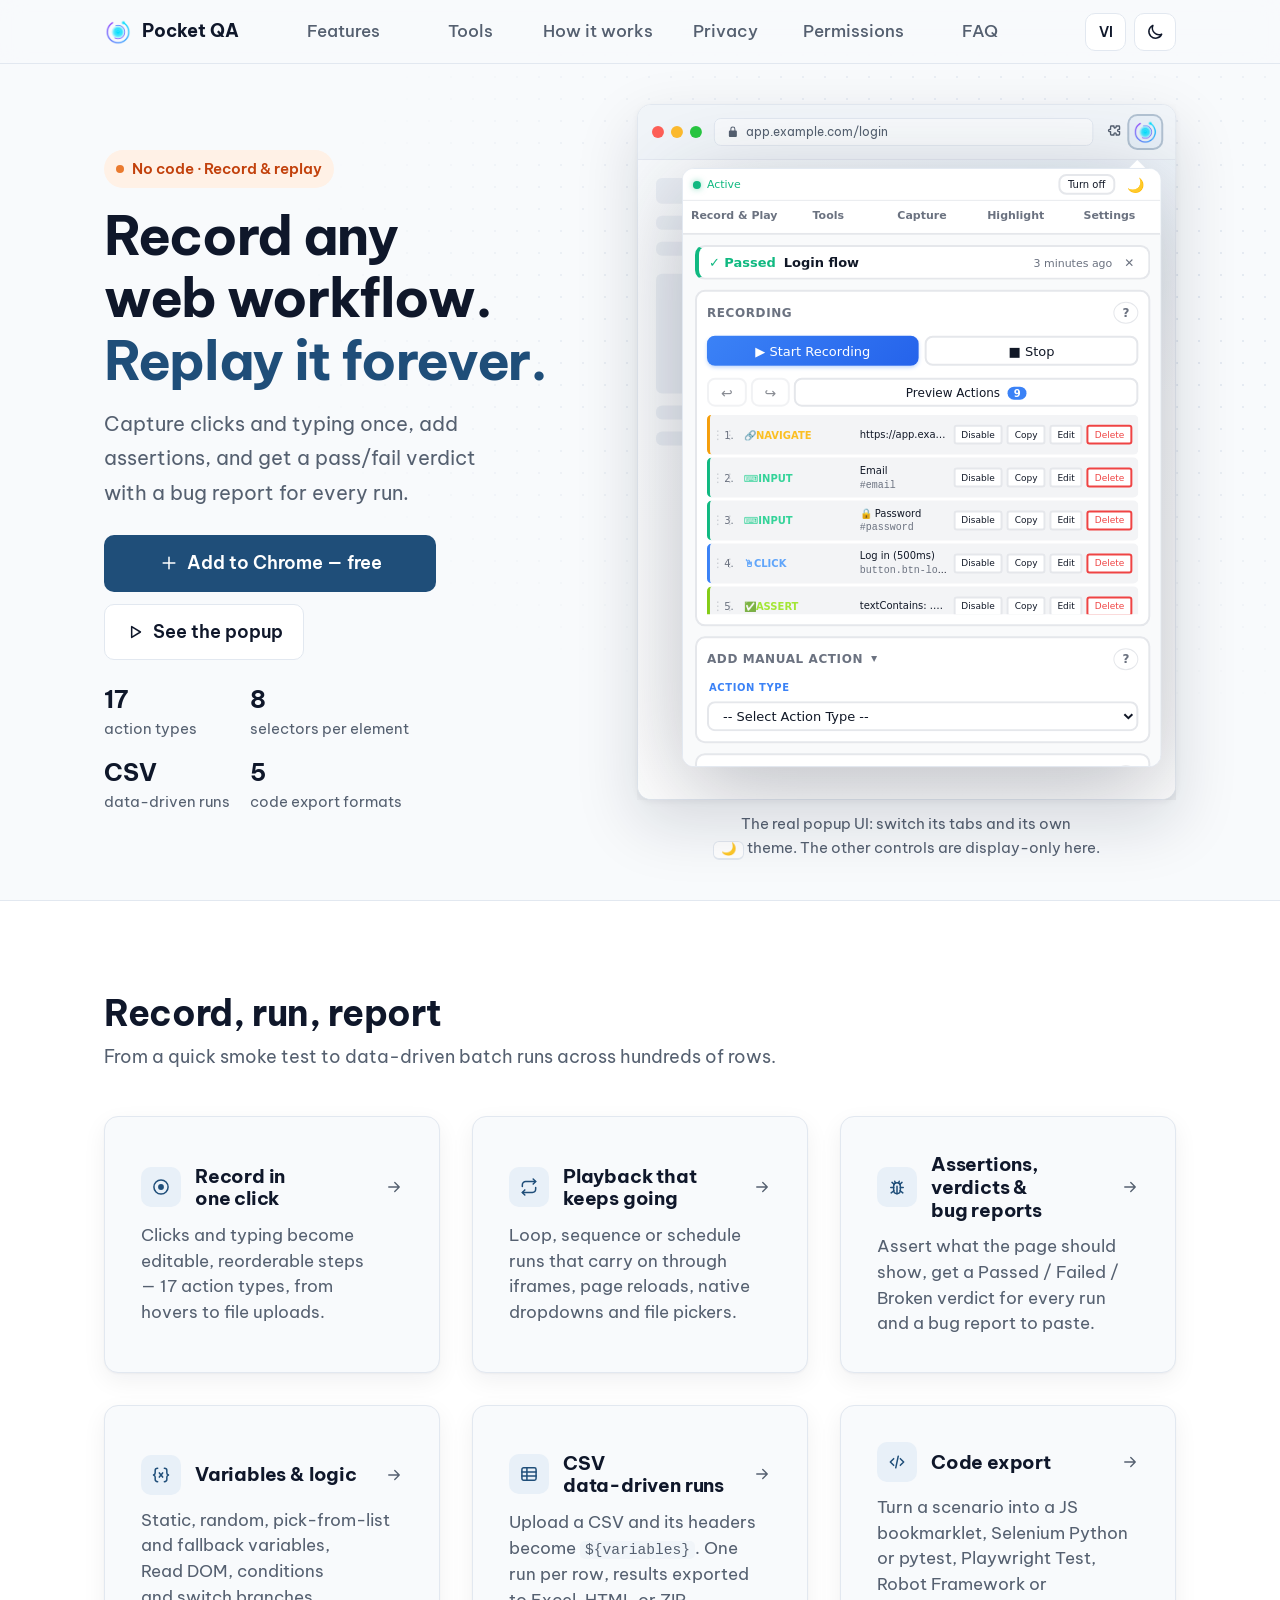
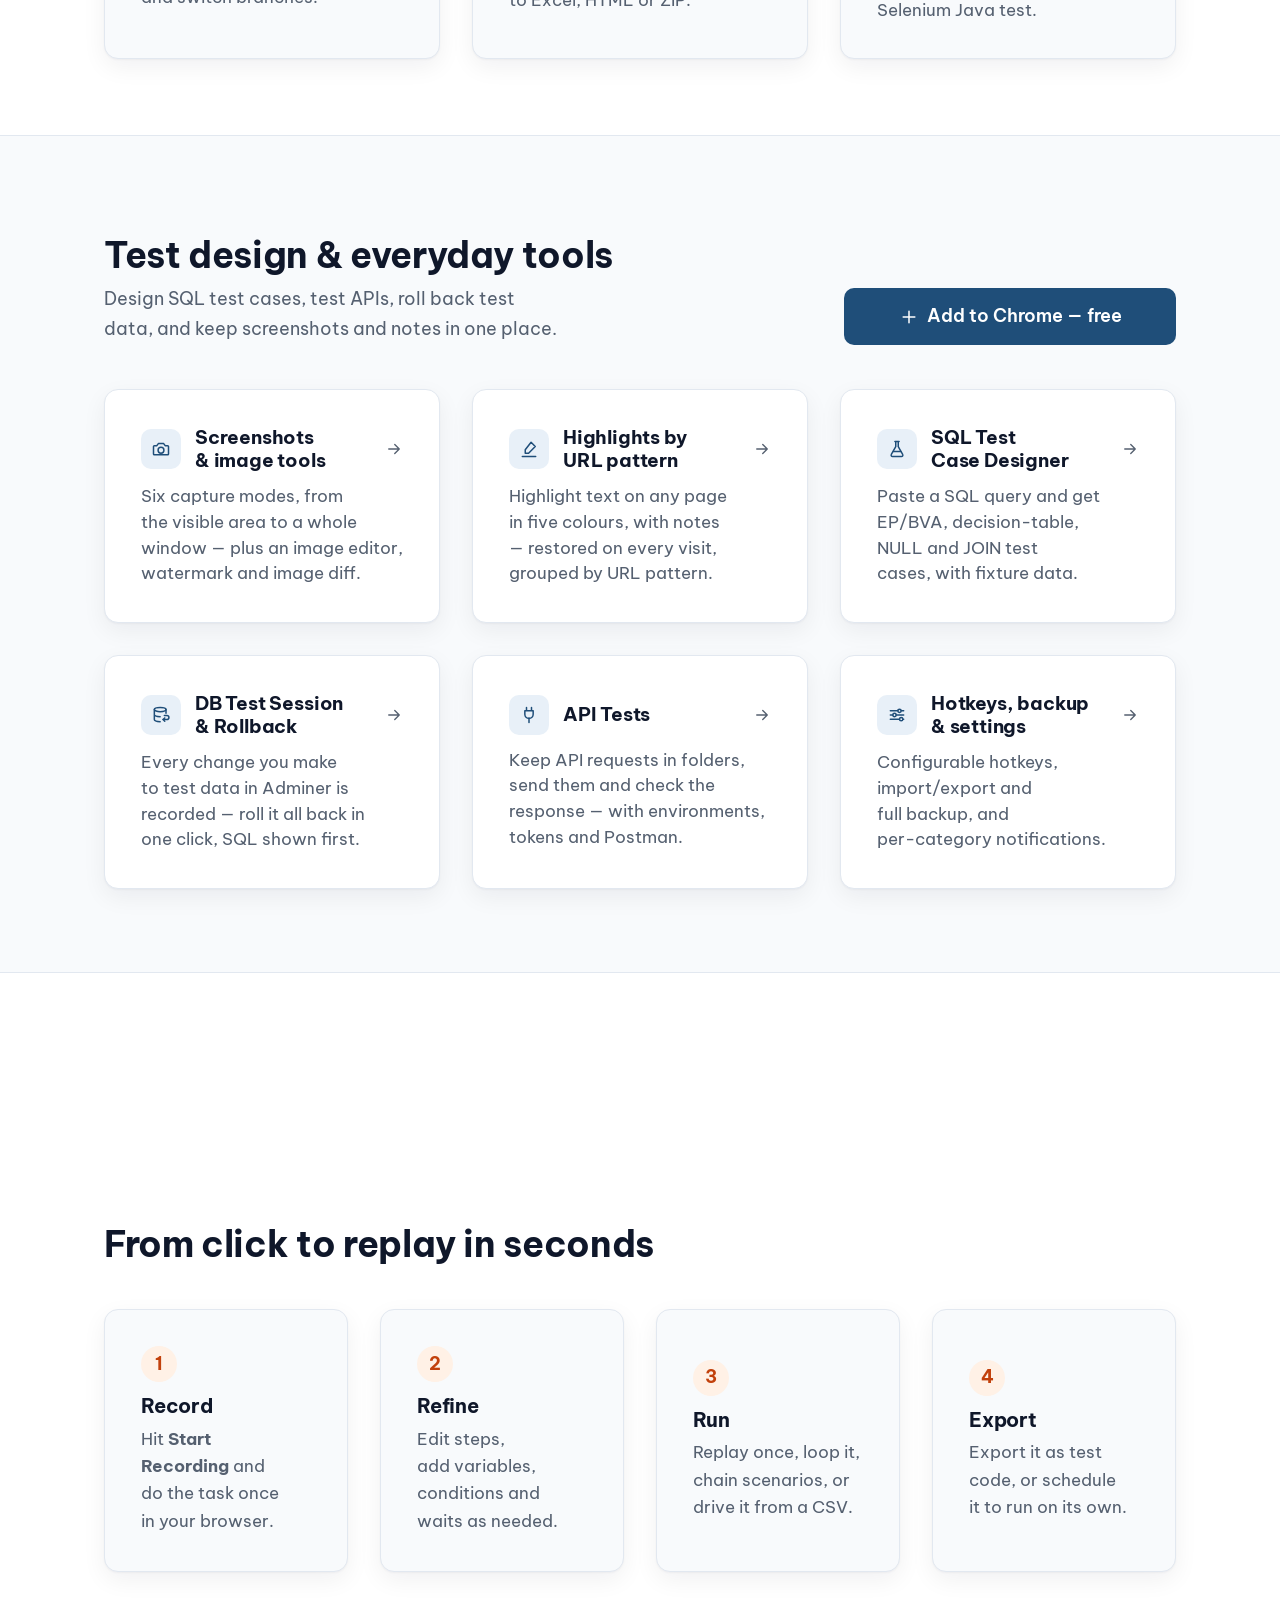
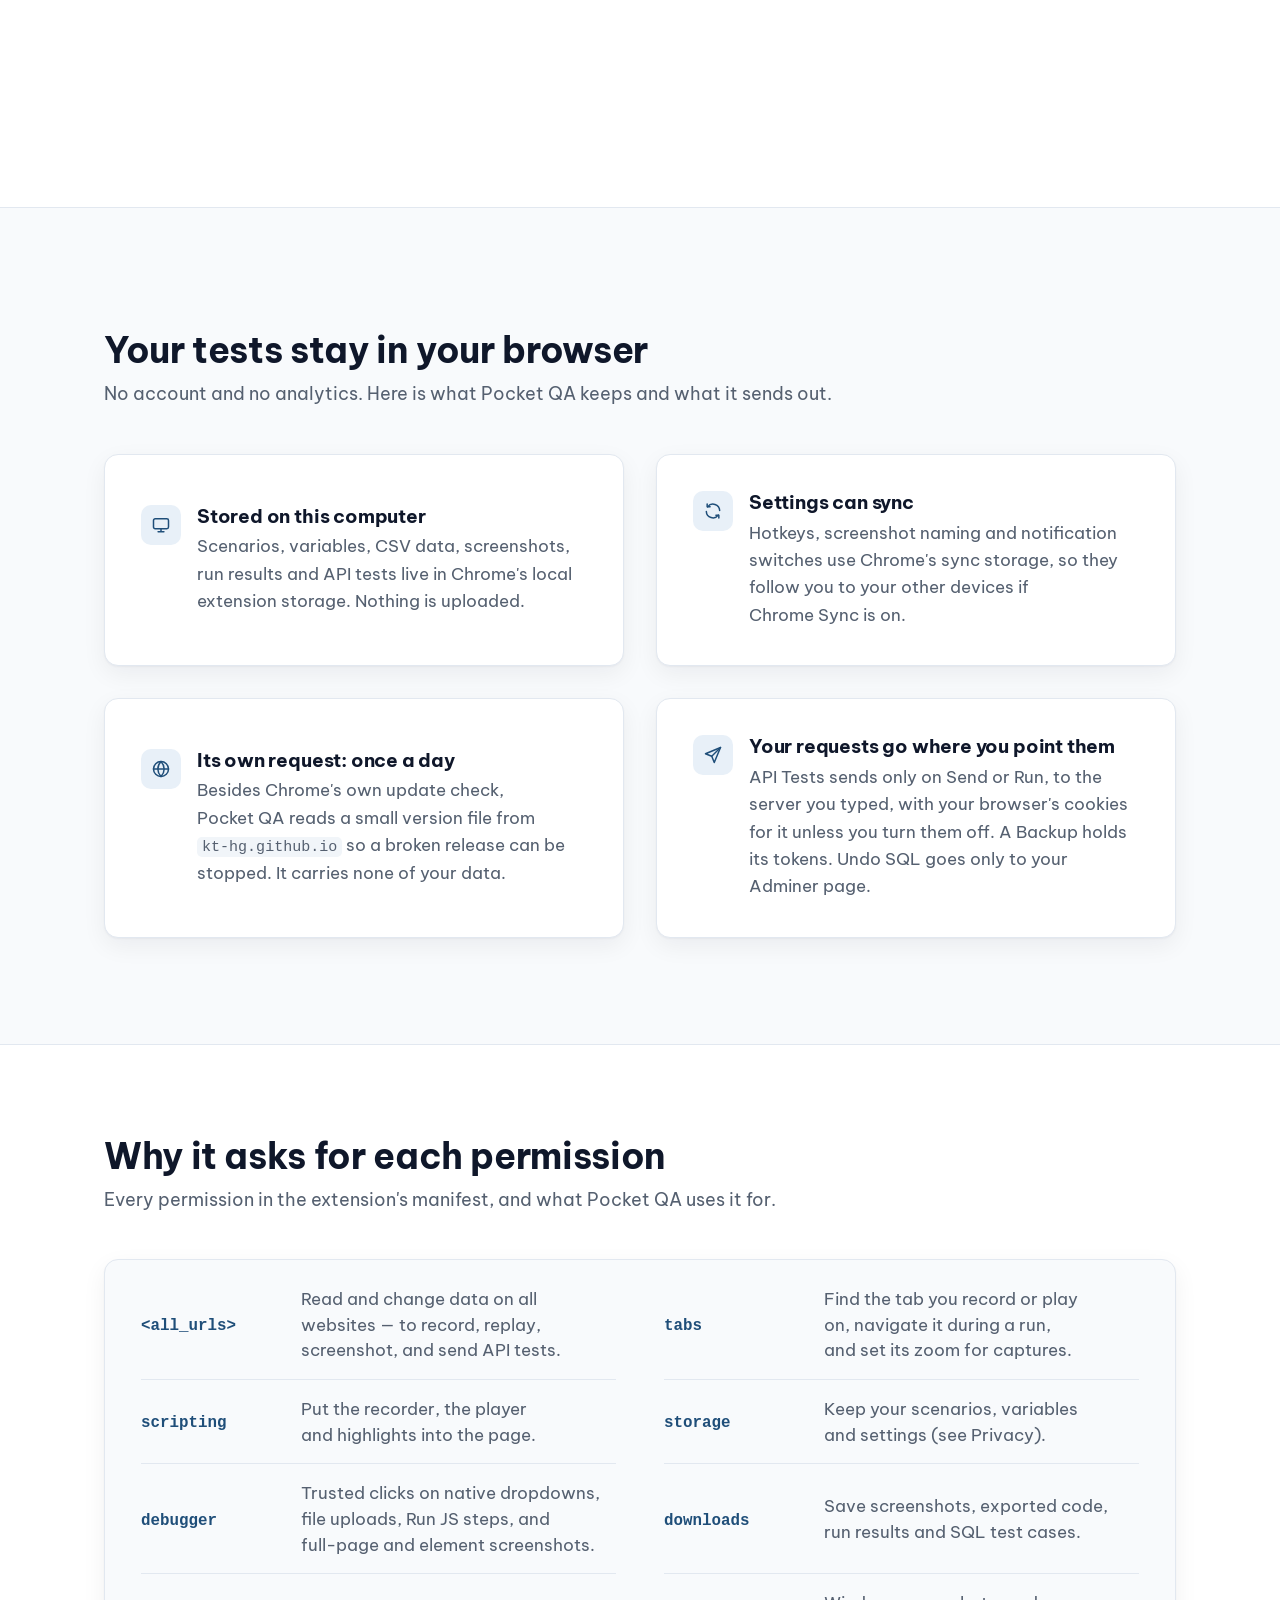
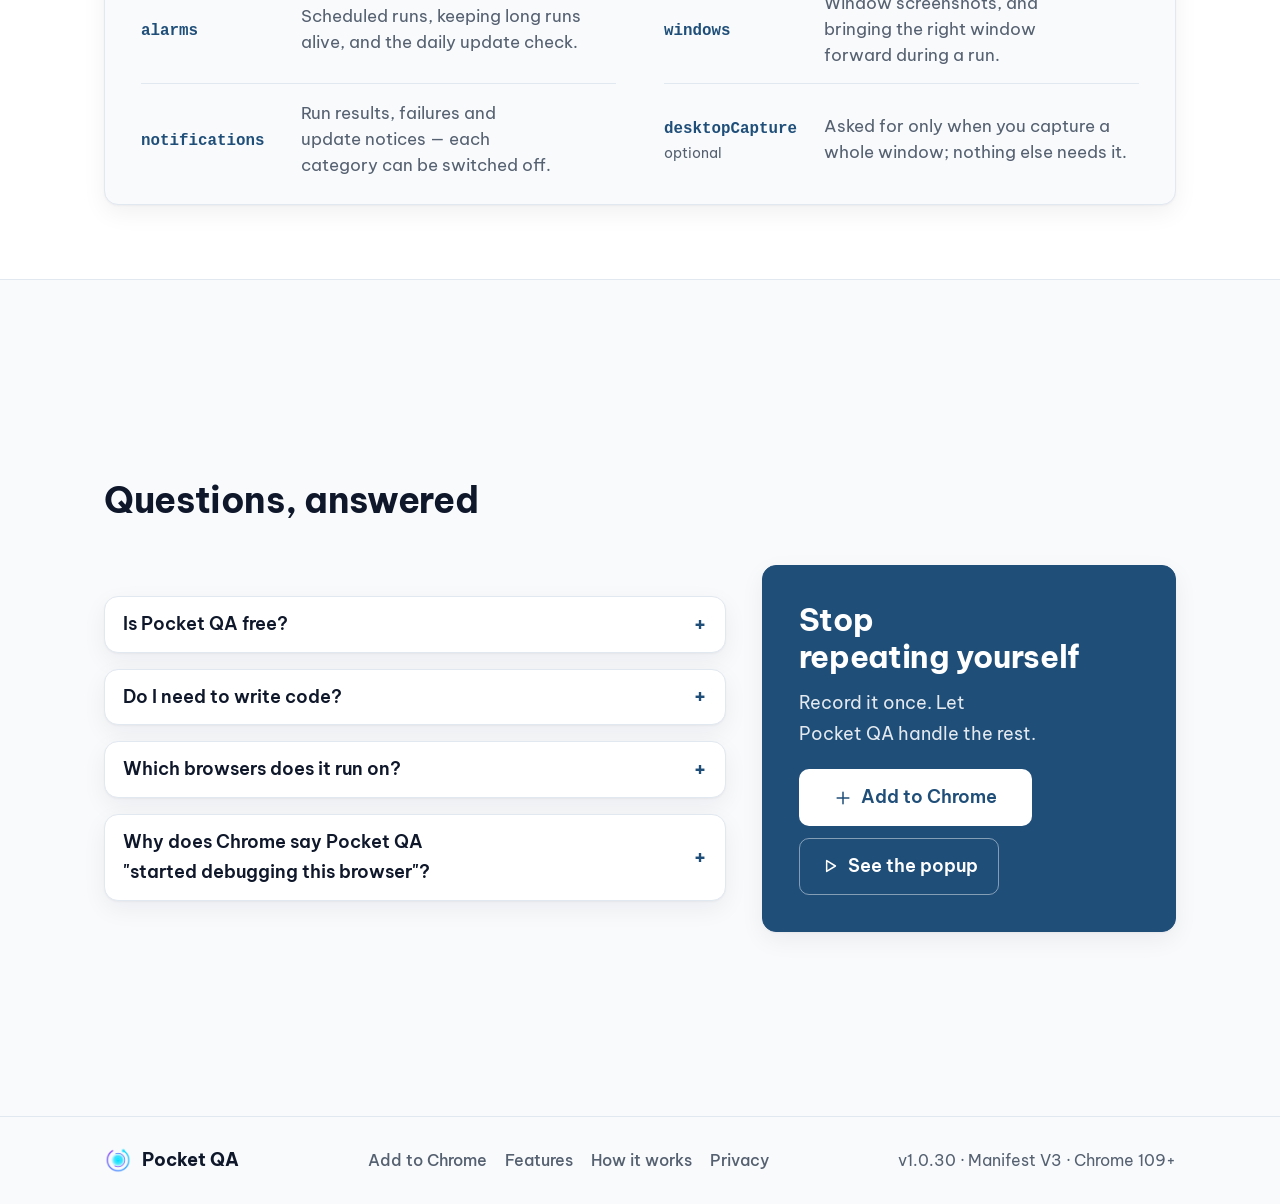
==== feature.html @ 6770e0de "feat: feature pages show what 1.0.30 added, in pictures of the real UI Eight new shots from the Stor" ====
<!DOCTYPE html>
<!--
  feature.html — The feature guide in the portfolio's look, bilingual EN/VI. Shared by every card on
  index.html (feature.html?id=<key>); everything inside <main> is filled by feature.js from
  features-en.js / features-vi.js.
-->
<html lang="en" data-theme="light">
<head>
<meta charset="utf-8">
<meta name="viewport" content="width=device-width, initial-scale=1">
<title>Feature — Pocket QA</title>
<meta name="description" content="A closer look at a Pocket QA feature.">
<!-- canonical, og:url/title/description are filled per feature by feature.js -->
<link rel="canonical" href="https://kt-hg.github.io/Promo--Pocket-QA/feature.html">
<link rel="icon" type="image/png" href="vendor/icon128.png">
<link rel="apple-touch-icon" href="vendor/icon128.png">
<meta name="theme-color" content="#f8fafc" media="(prefers-color-scheme: light)">
<meta name="theme-color" content="#0b1220" media="(prefers-color-scheme: dark)">
<meta property="og:type" content="article">
<meta property="og:site_name" content="Pocket QA">
<meta property="og:url" content="https://kt-hg.github.io/Promo--Pocket-QA/feature.html">
<meta property="og:title" content="Feature — Pocket QA">
<meta property="og:description" content="A closer look at a Pocket QA feature.">
<meta property="og:image" content="https://kt-hg.github.io/Promo--Pocket-QA/og-image.png">
<meta property="og:image:width" content="1200">
<meta property="og:image:height" content="630">
<meta name="twitter:card" content="summary_large_image">
<link rel="preconnect" href="https://fonts.googleapis.com">
<link rel="preconnect" href="https://fonts.gstatic.com" crossorigin>
<link rel="stylesheet" href="https://fonts.googleapis.com/css2?family=Be+Vietnam+Pro:wght@400;500;600;700&amp;display=swap">
<script>
  // Same pre-paint script as index.html — see the comment there
  (() => {
    const d = document.documentElement;
    const get = k => { try { return localStorage.getItem(k); } catch (e) { return null; } };
    d.classList.add('js');
    d.lang = get('lang') || (/^vi\b/i.test(navigator.language || '') ? 'vi' : 'en');
    d.dataset.theme = get('theme') || get('demoPageTheme') || (matchMedia('(prefers-color-scheme: dark)').matches ? 'dark' : 'light');
    const en = document.title;
    (window.syncTitle = () => { document.title = (d.lang === 'vi' && d.dataset.titleVi) || d.dataset.titleEn || en; })();
  })();
</script>
<link rel="stylesheet" href="site.css?v=97f0cf10">
</head>
<body class="doc">
<a class="skip" href="#main"><span lang="en">Skip to content</span><span lang="vi">Bỏ qua tới nội dung</span></a>

<header class="site-header">
  <nav class="container nav" aria-label="Main">
    <a class="brand" href="index.html"><img src="vendor/icon128.png" alt="" width="28" height="28">Pocket QA</a>
    <ul class="nav-links" id="nav-links">
      <li><a href="index.html#features"><span lang="en">Features</span><span lang="vi">Tính năng</span></a></li>
      <li><a href="index.html#tools"><span lang="en">Tools</span><span lang="vi">Công cụ</span></a></li>
      <li><a href="index.html#how"><span lang="en">How it works</span><span lang="vi">Cách dùng</span></a></li>
      <li><a href="index.html#privacy"><span lang="en">Privacy</span><span lang="vi">Riêng tư</span></a></li>
      <li><a href="index.html#permissions"><span lang="en">Permissions</span><span lang="vi">Quyền</span></a></li>
      <li><a href="index.html#faq"><span lang="en">FAQ</span><span lang="vi">Hỏi đáp</span></a></li>
      <li class="nav-cta"><a href="https://chromewebstore.google.com/detail/hghkokkjbpedgjbpohpkgmejkeobocam" target="_blank" rel="noopener"><span lang="en">Add to Chrome</span><span lang="vi">Thêm vào Chrome</span></a></li>
    </ul>
    <div class="nav-tools">
      <button class="icon-btn js-only" id="lang-btn" type="button" aria-label="Switch language / Đổi ngôn ngữ">
        <span lang="en">VI</span><span lang="vi">EN</span>
      </button>
      <button class="icon-btn js-only" id="theme-btn" type="button" aria-label="Toggle dark mode / Đổi giao diện sáng tối">
        <svg class="i i-moon" viewBox="0 0 24 24" aria-hidden="true"><path d="M20 14.5A8 8 0 0 1 9.5 4a8 8 0 1 0 10.5 10.5z"/></svg>
        <svg class="i i-sun" viewBox="0 0 24 24" aria-hidden="true"><circle cx="12" cy="12" r="4"/><path d="M12 2v2M12 20v2M4.9 4.9l1.4 1.4M17.7 17.7l1.4 1.4M2 12h2M20 12h2M4.9 19.1l1.4-1.4M17.7 6.3l1.4-1.4"/></svg>
      </button>
      <button class="icon-btn menu-btn js-only" id="menu-btn" type="button" aria-label="Menu" aria-controls="nav-links" aria-expanded="false">
        <svg class="i" viewBox="0 0 24 24" aria-hidden="true"><path d="M4 7h16M4 12h16M4 17h16"/></svg>
      </button>
    </div>
  </nav>
</header>

<main id="main">
  <!-- ================= HERO — the index hero's layout: the copy, and the real popup open on this feature's tab
       (side by side from 1024px, one screen each below that). site.js fits the mockup as on the index. ================= -->
  <section class="hero fhero" id="top">
    <div class="container hero-grid">
      <div class="hero-copy">
        <noscript><p>This feature guide needs JavaScript. <a href="index.html#features">Back to all features</a></p></noscript>
        <nav class="crumb" aria-label="Breadcrumb">
          <a href="index.html">Pocket QA</a>
          <span aria-hidden="true">/</span>
          <a href="index.html#features"><span lang="en">Features</span><span lang="vi">Tính năng</span></a>
          <span aria-hidden="true">/</span>
          <span id="crumbCurrent">…</span>
        </nav>
        <h1 id="heroTitle">…</h1>
        <p class="lead" id="heroLead"></p>
        <div class="cta">
          <a class="btn btn-primary" href="https://chromewebstore.google.com/detail/hghkokkjbpedgjbpohpkgmejkeobocam" target="_blank" rel="noopener">
            <svg class="i" viewBox="0 0 24 24" aria-hidden="true"><path d="M12 5v14M5 12h14"/></svg>
            <span lang="en">Add to Chrome — free</span><span lang="vi">Thêm vào Chrome — miễn phí</span>
          </a>
          <a class="btn btn-ghost" href="#demo">
            <svg class="i" viewBox="0 0 24 24" aria-hidden="true"><path d="M8 5.5v13l10.5-6.5z"/></svg>
            <span lang="en">See the popup</span><span lang="vi">Xem popup</span>
          </a>
        </div>
        <ul class="stats facts" id="heroFacts"></ul>
      </div>

      <div class="hero-demo" id="demo">
        <div class="mockup">
          <div class="browser" data-ui>
            <div class="browser-bar">
              <div class="dots" aria-hidden="true"><span></span><span></span><span></span></div>
              <div class="url">
                <svg width="12" height="12" viewBox="0 0 24 24" fill="currentColor" aria-hidden="true"><path d="M12 1a5 5 0 0 0-5 5v3H6a2 2 0 0 0-2 2v9a2 2 0 0 0 2 2h12a2 2 0 0 0 2-2v-9a2 2 0 0 0-2-2h-1V6a5 5 0 0 0-5-5zm3 8H9V6a3 3 0 1 1 6 0z"/></svg>
                app.example.com/login
              </div>
              <div class="toolbar">
                <svg class="i" viewBox="0 0 24 24" aria-hidden="true"><path d="M8 4h3.5v1.2a1.5 1.5 0 0 0 3 0V4H18a1 1 0 0 1 1 1v3.5h-1.2a1.5 1.5 0 0 0 0 3H19V15a1 1 0 0 1-1 1h-3.5v-1.2a1.5 1.5 0 0 0-3 0V16H8a1 1 0 0 1-1-1v-3.5H5.8a1.5 1.5 0 0 1 0-3H7V5a1 1 0 0 1 1-1z"/></svg>
                <button class="ext-btn" id="extBtn" type="button" title="Pocket QA" aria-label="Open extension popup / Mở popup tiện ích">
                  <img src="vendor/icon128.png" alt="">
                </button>
              </div>
            </div>
            <div class="browser-view">
              <div class="skeleton" aria-hidden="true"><span></span><span></span><span></span><span></span><span></span><span></span></div>
              <div class="popup-anchor">
                <!-- src (this feature's tab, the page's theme) is set by feature.js. Not loading="lazy": a lazy frame
                     didn't reload when the theme switch changed its src, so the screenshots never learned the new theme -->
                <iframe class="popup-frame" id="popupFrame" title="Pocket QA — popup preview"></iframe>
              </div>
            </div>
          </div>
        </div>
        <p class="demo-note">
          <span id="demoNote"></span>
          <a class="preview-full" id="previewFullLink" href="popup-demo.html" target="_blank" rel="noopener"><span lang="en">Open full size ↗</span><span lang="vi">Xem cỡ thật ↗</span></a>
        </p>
      </div>
    </div>
  </section>

  <!-- ================= ON THIS PAGE — a floating pill at the bottom naming the section in view, with how far down the
       page you are; it opens the list of sections, one link per section, same label as its title (feature.js) ================= -->
  <div class="fpill" id="pageNav">
    <div class="fpill-menu" id="pageNavMenu" hidden></div>
    <button type="button" class="fpill-btn" aria-expanded="false" aria-controls="pageNavMenu">
      <span class="fpill-ring" aria-hidden="true"></span>
      <span class="fpill-label"></span>
      <svg class="i" viewBox="0 0 24 24" aria-hidden="true"><path d="m6 15 6-6 6 6"/></svg>
    </button>
  </div>

  <!-- Every section below is one screen under the header, its foot kept clear for the pill. feature.js marks the
       lists that may shorten ([data-fit]) and adds a "Show the rest" button; site.js keeps a list's first items when the
       section would be taller than the screen and puts the rest behind that button. -->

  <!-- ================= OVERVIEW: six points, six cards ================= -->
  <section id="overview">
    <div class="container collapsible">
      <div class="section-head reveal">
        <h2 class="section-title"><span lang="en">At a glance</span><span lang="vi">Tóm tắt</span></h2>
      </div>
      <ul class="cards points" id="detailPoints"></ul>
    </div>
  </section>

  <!-- ================= HOW TO USE IT ================= -->
  <section id="how-to">
    <div class="container collapsible">
      <div class="section-head reveal">
        <h2 class="section-title"><span lang="en">Step by step</span><span lang="vi">Từng bước</span></h2>
      </div>
      <ol class="steps" id="detailSteps"></ol>
    </div>
  </section>

  <!-- ================= DETAIL SECTIONS — replaced by one <section> per FEATURES_EN[id].sections entry ================= -->
  <div id="detailSections"></div>

  <!-- ================= GOOD TO KNOW ================= -->
  <section id="notes">
    <div class="container collapsible">
      <div class="section-head reveal">
        <h2 class="section-title"><span lang="en">Limits &amp; tips</span><span lang="vi">Giới hạn &amp; mẹo</span></h2>
      </div>
      <ul class="notes-grid" id="detailNotes"></ul>
    </div>
  </section>

  <!-- ================= MORE FEATURES + CTA, side by side like the index's FAQ ================= -->
  <section id="more">
    <div class="container collapsible">
      <div class="section-head reveal">
        <h2 class="section-title"><span lang="en">Explore other features</span><span lang="vi">Các tính năng khác</span></h2>
      </div>
      <div class="more-grid">
        <div class="cards mini" id="moreFeatures"></div>
        <aside class="card cta-card reveal">
          <h3><span lang="en">Stop repeating&nbsp;yourself</span><span lang="vi">Không còn làm đi làm lại</span></h3>
          <p><span lang="en">Record it once. Let Pocket&nbsp;QA handle the rest.</span><span lang="vi">Ghi lại một lần, phần còn lại để Pocket&nbsp;QA lo.</span></p>
          <div class="cta">
            <a class="btn btn-primary" href="https://chromewebstore.google.com/detail/hghkokkjbpedgjbpohpkgmejkeobocam" target="_blank" rel="noopener">
              <svg class="i" viewBox="0 0 24 24" aria-hidden="true"><path d="M12 5v14M5 12h14"/></svg>
              <span lang="en">Add to Chrome — free</span><span lang="vi">Thêm vào Chrome — miễn phí</span>
            </a>
            <a class="btn btn-ghost" href="index.html#demo">
              <svg class="i" viewBox="0 0 24 24" aria-hidden="true"><path d="M8 5.5v13l10.5-6.5z"/></svg>
              <span lang="en">Explore every tab</span><span lang="vi">Xem mọi tab</span>
            </a>
          </div>
        </aside>
      </div>
    </div>
  </section>
</main>

<footer>
  <div class="container">
    <a class="brand" href="index.html"><img src="vendor/icon128.png" alt="" width="28" height="28">Pocket QA</a>
    <nav aria-label="Footer">
      <a href="https://chromewebstore.google.com/detail/hghkokkjbpedgjbpohpkgmejkeobocam" target="_blank" rel="noopener"><span lang="en">Add to Chrome</span><span lang="vi">Thêm vào Chrome</span></a>
      <a href="index.html#features"><span lang="en">Features</span><span lang="vi">Tính năng</span></a>
      <a href="index.html#how"><span lang="en">How it works</span><span lang="vi">Cách dùng</span></a>
      <a href="index.html#privacy"><span lang="en">Privacy</span><span lang="vi">Riêng tư</span></a>
    </nav>
    <span>v<span id="extVersion">1.0.30</span> · Manifest&nbsp;V3 · Chrome&nbsp;109+</span>
  </div>
</footer>

<script src="features-en.js?v=367fb3be"></script>
<script src="features-vi.js?v=5f2ecb0a"></script>
<script src="feature.js?v=c64c752d"></script>
<script src="site.js?v=c0071d20"></script>
<script src="store-version.js?v=f9330233"></script>
</body>
</html>
---- site.css ----
/**
 * site.css — Pocket QA promo (index.html + feature.html).
 * Tokens, type scale and spacing are the portfolio's (kt-hg.github.io), so a visitor coming
 * from its "Demo" link stays on the same site visually. Layout follows the portfolio's UI
 * rules: one section = one screen (index only), nothing moves on a language switch, grids
 * rather than flex-wrap for anything that must line up.
 */

:root {
  --bg: #f8fafc;
  --surface: #ffffff;
  --surface-2: #f1f5f9;
  --text: #0f172a;
  --muted: #556070;
  --border: #e2e8f0;
  --primary: #1f4e79;
  --primary-ink: #ffffff;
  --primary-soft: #e8f0f8;
  --accent: #c2410c;
  --accent-fill: #ea7a2e;
  --accent-soft: #fff1e6;
  --shadow: 0 1px 2px rgba(15, 23, 42, .04), 0 8px 24px rgba(15, 23, 42, .06);
  --shadow-lg: 0 2px 6px rgba(15, 23, 42, .05), 0 24px 64px rgba(15, 23, 42, .14);
  --radius: 14px;
  --header-h: 64px;
  --sy: 0px;
  --hero-py: clamp(20px, min(3.5vw, 5vh), 40px);   /* shorter on short screens, so the popup can stay bigger */
  color-scheme: light;
}
@media (prefers-color-scheme: dark) {
  :root:not([data-theme="light"]) {
    --bg: #0b1220; --surface: #111a2d; --surface-2: #17223a; --text: #e6ebf3; --muted: #9ba7b9;
    --border: #24314b; --primary: #8fbbe9; --primary-ink: #0b1220; --primary-soft: rgba(143, 187, 233, .12);
    --accent: #fb923c; --accent-fill: #fb923c; --accent-soft: rgba(251, 146, 60, .12);
    --shadow: 0 1px 2px rgba(0, 0, 0, .3), 0 8px 24px rgba(0, 0, 0, .25);
    --shadow-lg: 0 2px 6px rgba(0, 0, 0, .3), 0 24px 64px rgba(0, 0, 0, .5);
    color-scheme: dark;
  }
}
:root[data-theme="dark"] {
  --bg: #0b1220; --surface: #111a2d; --surface-2: #17223a; --text: #e6ebf3; --muted: #9ba7b9;
  --border: #24314b; --primary: #8fbbe9; --primary-ink: #0b1220; --primary-soft: rgba(143, 187, 233, .12);
  --accent: #fb923c; --accent-fill: #fb923c; --accent-soft: rgba(251, 146, 60, .12);
  --shadow: 0 1px 2px rgba(0, 0, 0, .3), 0 8px 24px rgba(0, 0, 0, .25);
  --shadow-lg: 0 2px 6px rgba(0, 0, 0, .3), 0 24px 64px rgba(0, 0, 0, .5);
  color-scheme: dark;
}

/* Taller desktop screens: text and vertical rhythm grow so content fills the screen instead of leaving it empty */
@media (min-width: 1024px) {
  html { font-size: clamp(100%, calc(100% + (100vh - 700px) / 60), 112.5%); }
  :root { --sy: clamp(0px, calc((100vh - 700px) / 4), 48px); }
}

/* Bilingual: every text exists as lang="en" + lang="vi"; show only the active one */
html[lang="en"] body [lang="vi"],
html[lang="vi"] body [lang="en"] { display: none !important; }

*, *::before, *::after { box-sizing: border-box; }
html { scroll-behavior: smooth; -webkit-text-size-adjust: 100%; }
body {
  margin: 0;
  background: var(--bg);
  color: var(--text);
  font: 400 1rem/1.7 "Be Vietnam Pro", system-ui, -apple-system, "Segoe UI", Roboto, Arial, sans-serif;
  -webkit-font-smoothing: antialiased;
  text-wrap: pretty;   /* no one-word last line; browsers without it wrap as before */
  transition: background-color .2s, color .2s;
}
.nw { white-space: nowrap; }   /* keeps a hyphenated word like "drag-and-drop" from breaking at its hyphen */
h1, h2, h3 { margin: 0; line-height: 1.2; letter-spacing: -.01em; }
/* Short texts (≤ 6 lines): even lines. `pretty` still left one-word last lines here in Chrome 152 — in two-line
   card titles and card texts — so these balance instead. Not for anything that can run past 6 lines on a phone:
   Chrome stops balancing there and falls back to plain wrapping, losing `pretty` too. */
h1, h2, h3, summary, .lead, .section-sub, .feature p, .step p, .perm dd, .demo-note, .cta-card p, td, th, .stats li > span { text-wrap: balance; }
p { margin: 0; }
a { color: var(--primary); }
:focus-visible { outline: 2px solid var(--accent-fill); outline-offset: 3px; border-radius: 6px; }
code {
  font: 500 .88em/1.5 ui-monospace, "Cascadia Code", Consolas, Menlo, monospace;
  padding: 1px 5px; border-radius: 5px; background: var(--surface-2); overflow-wrap: anywhere;
}
.kbd {
  font: 500 .8em/1.4 ui-monospace, Consolas, Menlo, monospace; white-space: nowrap;
  padding: 1px 7px; border: 1px solid var(--border); border-bottom-width: 2px; border-radius: 6px; background: var(--surface); color: var(--text);
}

.container { width: 100%; max-width: 1120px; margin-inline: auto; padding-inline: 16px; }
@media (min-width: 640px) { .container { padding-inline: 24px; } }

.skip { position: absolute; left: -999px; top: 12px; z-index: 100; background: var(--surface); color: var(--text); padding: 8px 14px; border-radius: 8px; }
.skip:focus { left: 16px; }

.i { width: 20px; height: 20px; flex: none; fill: none; stroke: currentColor; stroke-width: 1.8; stroke-linecap: round; stroke-linejoin: round; }

/* ---------- Header ---------- */
.site-header {
  position: fixed; inset: 0 0 auto; z-index: 50; height: var(--header-h);
  background: var(--bg);
  background: color-mix(in srgb, var(--bg) 85%, transparent);
  backdrop-filter: saturate(1.4) blur(12px);
  -webkit-backdrop-filter: saturate(1.4) blur(12px);
  border-bottom: 1px solid var(--border);
}
/* gap is only the minimum (space-between spreads the rest): 8px, not 16, keeps the six equal links inside 1024×1366 (18px text) */
.nav { display: flex; align-items: center; justify-content: space-between; gap: 8px; height: 100%; }
.brand { display: inline-flex; align-items: center; gap: 10px; font-weight: 700; color: var(--text); text-decoration: none; white-space: nowrap; }
.brand img { width: 28px; height: 28px; display: block; }
.nav-links { display: flex; gap: 2px; list-style: none; margin: 0; padding: 0; }
.nav-links a { display: block; padding: 8px 12px; border-radius: 8px; color: var(--muted); text-decoration: none; font-size: .92rem; font-weight: 500; text-align: center; white-space: nowrap; }
.nav-links a:hover, .nav-links a.active { color: var(--text); background: var(--surface-2); }
/* "Add to Chrome" is in the ☰ menu only: from 1024px the six section links plus a store button overflow the header
   (measured: ~140px short at 1024×768), and the hero, Tools, FAQ and footer all carry the same link */
.nav-links .nav-cta { display: none; }
@media (min-width: 1024px) {   /* every item as wide as the longest one; side padding shrinks to 6px at 1024px so the row still fits */
  .nav-links { display: grid; grid-auto-flow: column; grid-auto-columns: 1fr; }
  .nav-links a { padding-inline: clamp(6px, .6vw, 12px); }
}
.nav-tools { display: flex; align-items: center; gap: 8px; }
.icon-btn {
  height: 38px; min-width: 38px; padding: 0 10px; display: inline-grid; place-items: center;
  border: 1px solid var(--border); border-radius: 10px; background: var(--surface); color: var(--text);
  font-family: inherit; font-size: .8rem; font-weight: 600; cursor: pointer;
}
.icon-btn:hover { border-color: var(--primary); }
.i-sun { display: none; }
[data-theme="dark"] .i-sun { display: block; }
[data-theme="dark"] .i-moon { display: none; }
html:not(.js) .js-only { display: none; }
.menu-btn { display: none; }

@media (max-width: 900px) {
  .menu-btn { display: inline-grid; }
  .nav-links {
    display: none; position: absolute; top: 100%; left: 0; right: 0; flex-direction: column;
    padding: 8px 16px 16px; background: var(--bg); border-bottom: 1px solid var(--border); box-shadow: var(--shadow);
  }
  .nav-open .nav-links { display: flex; }
  .nav-links a { padding: 12px; text-align: left; }
  .nav-links .nav-cta { display: block; margin-top: 8px; }
  .nav-links .nav-cta a { display: flex; color: var(--primary-ink); background: var(--primary); }
}

/* ---------- Sections ---------- */
/* One section = one screen: the next section never peeks in below */
main > section {
  padding-block: clamp(24px, 3vw, 32px) 24px; scroll-margin-top: var(--header-h);
  min-height: calc(100vh - var(--header-h)); min-height: calc(100svh - var(--header-h));
  display: flex; flex-direction: column; justify-content: center; /* spare height splits above/below instead of piling up at the bottom */
}
.alt { background: var(--surface); border-block: 1px solid var(--border); }
.section-head { margin-bottom: calc(clamp(16px, 2vw, 20px) + var(--sy) / 2); }
.eyebrow { display: flex; align-items: center; gap: 10px; font-size: .78rem; font-weight: 600; letter-spacing: .14em; text-transform: uppercase; color: var(--accent); }
.eyebrow::before { content: ""; width: 28px; height: 2px; background: var(--accent-fill); }
.section-title { margin-top: 6px; font-size: clamp(1.6rem, 2.8vw, 2rem); font-weight: 700; }
.section-sub { max-width: 68ch; margin-top: 8px; color: var(--muted); }

.card { background: var(--surface); border: 1px solid var(--border); border-radius: var(--radius); padding: calc(clamp(18px, 2.2vw, 24px) + var(--sy) / 4); box-shadow: var(--shadow); }
.alt .card { background: var(--bg); }
.muted { color: var(--muted); }
.ic { width: 40px; height: 40px; border-radius: 10px; display: grid; place-items: center; flex: none; background: var(--primary-soft); color: var(--primary); }

.checks { display: grid; gap: 12px; margin: 0; padding: 0; list-style: none; }
.checks li { position: relative; padding-left: 28px; }
.checks li::before {
  content: ""; position: absolute; left: 2px; top: .5em; width: 12px; height: 6px;
  border-left: 2px solid var(--accent-fill); border-bottom: 2px solid var(--accent-fill); transform: rotate(-45deg);
}

/* Small screens: hide .more items until "Read more" is pressed (only when JS can toggle them back) */
.more-btn {
  display: none; margin-top: 12px; padding: 7px 14px; border: 1px solid var(--border); border-radius: 10px;
  background: var(--surface); color: var(--primary); font-family: inherit; font-size: .88rem; font-weight: 600; cursor: pointer;
}
.more-btn .l-less, .expanded .more-btn .l-more { display: none; }
.expanded .more-btn .l-less { display: inline; }
@media (max-width: 767px) {
  .js .collapsible:not(.expanded) .more { display: none; }
  .js body:not(.doc) .more-btn { display: inline-block; }   /* feature pages show theirs only when a list was shortened */
}

.btn {
  display: inline-flex; align-items: center; justify-content: center; gap: 8px; padding: 12px 20px; border: 1px solid transparent; border-radius: 10px;
  font-weight: 600; text-decoration: none; white-space: nowrap; transition: transform .15s, border-color .15s;
}
.btn:hover { transform: translateY(-1px); }
.btn-primary { background: var(--primary); color: var(--primary-ink); }
.btn-ghost { background: var(--surface); color: var(--text); border-color: var(--border); }
.btn-ghost:hover { border-color: var(--primary); }
@media (max-width: 359px) { .btn { white-space: normal; text-align: center; } }   /* 344px (Galaxy Z Fold cover): "Thêm vào Chrome — miễn phí" is wider than the CTA card */

/* ---------- Hero ---------- */
.hero {
  position: relative; overflow: hidden; padding: calc(var(--header-h) + var(--hero-py)) 0 var(--hero-py);
  min-height: 100vh; min-height: 100svh; display: flex; flex-direction: column; justify-content: center;
}
.hero::before {
  content: ""; position: absolute; inset: 0; pointer-events: none;
  background-image: radial-gradient(var(--border) 1.2px, transparent 1.2px); background-size: 22px 22px;
  -webkit-mask-image: radial-gradient(ellipse 70% 65% at 75% 35%, #000 25%, transparent 75%);
  mask-image: radial-gradient(ellipse 70% 65% at 75% 35%, #000 25%, transparent 75%);
}
.hero .container { position: relative; }
.hero-grid { display: grid; gap: 48px; align-items: center; }
/* Wide screens: copy | popup side by side. Narrower: each is a screen of its own, one under the other. */
@media (min-width: 1024px) { .hero-grid { grid-template-columns: minmax(0, 1fr) auto; } }
@media (max-width: 1023px) {
  .hero { padding: var(--header-h) 0 0; }
  .hero-grid { gap: 0; grid-template-columns: minmax(0, 1fr); }   /* minmax(0, …): the 540px mockup must not widen the column past the screen */
  .hero-copy, .hero-demo {
    min-height: calc(100vh - var(--header-h)); min-height: calc(100svh - var(--header-h));
    padding-block: var(--hero-py); display: flex; flex-direction: column; justify-content: center;
  }
  .hero-demo { align-items: center; }
}
.status { display: inline-flex; align-items: center; gap: 8px; padding: 6px 12px; border-radius: 999px; background: var(--accent-soft); color: var(--accent); font-size: .85rem; font-weight: 600; }
.status::before { content: ""; width: 8px; height: 8px; border-radius: 50%; background: var(--accent-fill); }
.hero-copy .status { align-self: flex-start; }
.hero h1 { margin-top: 16px; font-size: clamp(2.1rem, 4.6vw, 3rem); font-weight: 700; line-height: 1.15; letter-spacing: -.025em; }
.hero h1 .l { display: block; }   /* one block per line, so each balances on its own */
.hero h1 .hl { color: var(--primary); }
.hero .lead { max-width: 58ch; margin-top: 16px; font-size: clamp(1.02rem, 1.6vw, 1.15rem); color: var(--muted); }
.cta { display: flex; flex-wrap: wrap; gap: 12px; margin-top: 24px; }
.stats { display: grid; grid-template-columns: repeat(2, minmax(0, max-content)); gap: 16px 20px; margin: 24px 0 0; padding: 0; list-style: none; }
.stats strong { display: block; font-size: 1.35rem; font-weight: 700; line-height: 1.3; }
/* The label: a block of its own, so it can balance its lines. `li > span`, not `span`: a value that differs by language
   ("Daily" / "Hằng ngày") is spans inside the <strong>, and took the label's size */
.stats li > span { display: block; font-size: .82rem; color: var(--muted); }

/* ---------- Popup mockup ---------- */
/* The popup is the real 480×600 extension UI in an iframe, so it is scaled whole, never squeezed:
   site.js → fitMockup() sets the scale and the box it leaves behind (falls back to full size). */
.hero-demo { scroll-margin-top: var(--header-h); }
.mockup { width: 540px; max-width: 100%; }
.browser {
  width: 540px; transform: scale(var(--s, 1)); transform-origin: top left;
  background: var(--surface); border: 1px solid var(--border); border-radius: 14px; box-shadow: var(--shadow-lg); overflow: hidden;
}
.browser-bar { display: flex; align-items: center; gap: 12px; padding: 11px 14px; border-bottom: 1px solid var(--border); background: var(--surface-2); }
.dots { display: flex; gap: 7px; }
.dots span { width: 12px; height: 12px; border-radius: 50%; }
.dots span:nth-child(1) { background: #ff5f57; }
.dots span:nth-child(2) { background: #febc2e; }
.dots span:nth-child(3) { background: #28c840; }
.url {
  flex: 1; min-width: 0; height: 28px; display: flex; align-items: center; gap: 7px; padding: 0 12px;
  border: 1px solid var(--border); border-radius: 7px; background: var(--bg); color: var(--muted);
  font-size: 12px; white-space: nowrap; overflow: hidden;
}
.url svg { flex: none; }
.toolbar { display: flex; align-items: center; gap: 6px; color: var(--muted); }
.toolbar > .i { width: 18px; height: 18px; }
.ext-btn {
  width: 32px; height: 32px; padding: 3px; display: grid; place-items: center; cursor: pointer;
  border: 0; border-radius: 8px; background: var(--primary-soft); box-shadow: 0 0 0 2px color-mix(in srgb, var(--primary) 30%, transparent);
}
.ext-btn img { width: 100%; height: 100%; object-fit: contain; display: block; }
/* The page area below the bar: a faux website behind the popup */
.browser-view {
  position: relative; min-height: 640px; padding: 18px;
  background: radial-gradient(120% 80% at 80% -10%, var(--primary-soft), transparent 60%), linear-gradient(180deg, var(--bg), var(--surface));
}
.skeleton { display: flex; flex-direction: column; gap: 12px; opacity: .6; }
.skeleton span { height: 14px; border-radius: 6px; background: var(--border); }
.skeleton span:nth-child(1) { height: 26px; width: 50%; }
.skeleton span:nth-child(2) { width: 80%; }
.skeleton span:nth-child(3), .skeleton span:nth-child(6) { width: 60%; }
.skeleton span:nth-child(4) { height: 120px; margin-top: 6px; }
.skeleton span:nth-child(5) { width: 40%; }
/* The popup itself, anchored under the extension button */
.popup-anchor { position: absolute; top: 8px; right: 14px; z-index: 1; filter: drop-shadow(0 24px 48px rgba(15, 23, 42, .28)); }
.popup-anchor::before {   /* caret up to the toolbar icon, entirely in the 8px gap above the popup */
  content: ""; position: absolute; top: -8px; right: 16px;
  border-left: 8px solid transparent; border-right: 8px solid transparent; border-bottom: 8px solid var(--surface);
}
.popup-frame { display: block; width: 480px; height: 600px; border: 1px solid var(--border); border-radius: 12px; background: var(--surface); }
/* Phones: no faux page; the popup alone is scaled to the screen width (--popup-s from fitMockup) */
@media (max-width: 560px) {
  .mockup { width: 100%; }
  .browser { width: 100%; transform: none; }
  .browser-view { min-height: 0; padding: 0; overflow: hidden; }
  .skeleton { display: none; }
  .popup-anchor { position: static; width: 480px; height: var(--popup-h, 600px); transform: scale(var(--popup-s, 1)); transform-origin: top left; filter: none; }
  .popup-anchor::before { display: none; }
  .popup-frame { border: 0; border-radius: 0; }
}
/* width 0 + min-width 100%: as wide as the mockup above it, never wider */
.demo-note { width: 0; min-width: 100%; margin-top: 12px; font-size: .86rem; line-height: 1.55; color: var(--muted); text-align: center; }
.preview-full { display: none; font-weight: 600; white-space: nowrap; }
@media (max-width: 560px) { .preview-full { display: inline; } }

/* ---------- Feature cards ---------- */
.cards { display: grid; gap: calc(16px + var(--sy) / 3); }
@media (min-width: 600px) { .cards { grid-template-columns: repeat(2, minmax(0, 1fr)); } }
@media (min-width: 900px) { .cards { grid-template-columns: repeat(3, minmax(0, 1fr)); } }
/* Tools: six cards fill two rows; the install button sits beside the heading instead of taking a seventh */
@media (min-width: 900px) {
  #tools .section-head { display: grid; grid-template-columns: minmax(0, 1fr) auto; column-gap: 24px; align-items: end; }
  #tools .section-head > :not(.btn) { grid-column: 1; }
  #tools .section-head > .btn { grid-column: 2; grid-row: 1 / span 2; }
}
@media (max-width: 899px) { #tools .section-head > .btn { margin-top: 12px; } }
/* Phones: Tools fits one screen without it; the hero and the closing call keep their install buttons */
@media (max-width: 767px) { #tools .section-head > .btn { display: none; } }
.feature {
  display: grid; grid-template-columns: auto minmax(0, 1fr) auto; align-items: center; align-content: center; gap: 12px 14px;
  color: var(--text); text-decoration: none; transition: border-color .15s, transform .15s;
}
.feature:hover { border-color: var(--primary); transform: translateY(-2px); }
.feature h3 { font-size: 1.05rem; }
.feature .go { width: 18px; height: 18px; color: var(--muted); transition: transform .15s, color .15s; }
.feature:hover .go { color: var(--primary); transform: translateX(2px); }
.feature p { grid-column: 1 / -1; font-size: .92rem; line-height: 1.55; color: var(--muted); }
/* Phones: every card is one compact row (icon, title, arrow) and its text waits behind "Read more" */
@media (max-width: 767px) {
  .cards, .grid-2 { gap: 8px; }
  .feature, .info { padding: 12px 14px; }
}

/* ---------- How it works ---------- */
.steps { display: grid; gap: calc(16px + var(--sy) / 3); margin: 0; padding: 0; list-style: none; }
@media (min-width: 600px) { .steps { grid-template-columns: repeat(2, minmax(0, 1fr)); } }
@media (min-width: 1024px) { .steps { grid-template-columns: repeat(4, minmax(0, 1fr)); } }
.step { display: flex; flex-direction: column; justify-content: center; gap: 8px; }
.step-num { width: 36px; height: 36px; border-radius: 50%; display: grid; place-items: center; background: var(--accent-soft); color: var(--accent); font-weight: 700; }
.step h3 { margin-top: 4px; font-size: 1.1rem; }
.step p { color: var(--muted); font-size: .95rem; line-height: 1.6; }
@media (max-width: 599px) {   /* one column: number beside the text instead of above it */
  .steps { gap: 8px; }
  .step { display: grid; grid-template-columns: auto minmax(0, 1fr); align-content: center; gap: 2px 14px; padding: 12px 14px; }
  .step-num { grid-row: span 2; }
  .step h3 { margin: 0; }
}

/* ---------- Privacy ---------- */
.grid-2 { display: grid; gap: calc(16px + var(--sy) / 3); }
@media (min-width: 768px) { .grid-2 { grid-template-columns: repeat(2, minmax(0, 1fr)); } }
.info { display: grid; grid-template-columns: auto minmax(0, 1fr); align-content: center; gap: 6px 16px; }
.info .ic { grid-row: span 2; align-self: start; }
.info h3 { align-self: center; font-size: 1.05rem; }   /* centred on the icon when its text is hidden (phones) */
.info p { color: var(--muted); font-size: .95rem; line-height: 1.6; }

/* ---------- Permissions: one list in a card, two columns on wide screens, names in a column of their own ---------- */
.perms { display: grid; gap: 0 calc(32px + var(--sy) / 3); margin: 0; padding-block: calc(4px + var(--sy) / 8); }
@media (min-width: 900px) { .perms { grid-template-columns: repeat(2, minmax(0, 1fr)); } }
.perm { display: grid; grid-template-columns: 8rem minmax(0, 1fr); align-items: center; gap: 4px 16px; padding-block: calc(10px + var(--sy) / 8); border-top: 1px solid var(--border); }
.perm:first-child { border-top: 0; }
@media (min-width: 900px) { .perm:nth-child(2) { border-top: 0; } }
.perm dt code { padding: 0; background: none; color: var(--primary); font-weight: 600; }
.perm dt small { display: block; font-size: .78rem; color: var(--muted); }
.perm dd { margin: 0; color: var(--muted); font-size: .92rem; line-height: 1.55; }
@media (max-width: 480px) { .perm { grid-template-columns: 1fr; } }

/* ---------- FAQ + closing CTA ---------- */
.faq-grid { display: grid; gap: calc(20px + var(--sy) / 3); }
@media (min-width: 1024px) { .faq-grid { grid-template-columns: minmax(0, 3fr) minmax(0, 2fr); align-items: center; } }
.faq { display: grid; gap: calc(8px + var(--sy) / 6); }
.faq details { border: 1px solid var(--border); border-radius: var(--radius); background: var(--surface); box-shadow: var(--shadow); }
.faq summary {
  display: flex; align-items: center; justify-content: space-between; gap: 16px; padding: 12px 18px;
  font-weight: 600; cursor: pointer; list-style: none;
}
.faq summary::-webkit-details-marker { display: none; }
.faq summary::after { content: "+"; flex: none; color: var(--primary); font-size: 1.2rem; font-weight: 600; line-height: 1; }
.faq details[open] summary::after { content: "\2212"; }
.faq details > p { padding: 0 18px 14px; color: var(--muted); font-size: .95rem; line-height: 1.6; }
.cta-card { display: flex; flex-direction: column; justify-content: center; gap: 12px; background: var(--primary); border-color: var(--primary); color: var(--primary-ink); }
.alt .cta-card { background: var(--primary); }
.cta-card h3 { font-size: clamp(1.4rem, 2.4vw, 1.75rem); }
.cta-card p { opacity: .88; }
.cta-card .cta { margin-top: 8px; }
.cta-card .btn-primary { background: var(--primary-ink); color: var(--primary); }
.cta-card .btn-ghost { background: transparent; color: inherit; border-color: color-mix(in srgb, var(--primary-ink) 45%, transparent); }
.cta-card .btn-ghost:hover { border-color: var(--primary-ink); }
@media (max-width: 560px) { .cta-card .btn-ghost { display: none; } }   /* phones: the popup is in the hero already; one button keeps the card short */

/* Short phones (375×667): tighter spacing, only here, so each section still fits one screen */
@media (max-width: 767px) and (max-height: 700px) {
  main > section { padding-block: 16px; }
  .section-head { margin-bottom: 12px; }
  .feature, .info, .step { padding-block: 10px; }
  .faq summary { padding: 10px 14px; }
  .faq details > p { padding: 0 14px 12px; }
}
/* Shorter phones, with the browser's bars shown (Galaxy S8 360×612, iPhone SE 375×548): the hero's "See the popup"
   goes (the popup is the very next screen) and its spacing tightens, so its copy still fits one screen */
@media (max-width: 767px) and (max-height: 640px) {
  :root { --hero-py: 12px; }
  .hero-copy .btn-ghost { display: none; }
  .hero .hero-copy h1, .hero .hero-copy .lead { margin-top: 10px; }
  .hero-copy .cta, .hero-copy .stats { margin-top: 16px; }
}
/* Short laptop screens (1080p at 150%: 1280×585; 1366×768 with the bookmarks bar: 1366×605): tighter spacing as on
   short phones, so the hero and each section still fit one screen */
@media (min-width: 768px) and (max-height: 620px) {
  :root { --hero-py: 12px; }
  main > section { padding-block: 16px; }
  .section-head { margin-bottom: 12px; }
  .feature, .info, .step { padding-block: 16px; }
}

/* ---------- Feature guide (feature.html, body.doc): the index's one-screen sections, each a screen under the
   header, its foot kept clear for the "On this page" pill. The hero is the index hero: the copy, and the popup mockup
   on this feature's tab. ---------- */
.doc { --fpill-zone: 40px; }   /* + the 24px padding = 64px at a section's foot: the pill (44px), its 12px off the edge, 8px of air */
.doc main > section:not(.hero) {
  min-height: calc(100vh - var(--header-h)); min-height: calc(100svh - var(--header-h));
  padding-bottom: calc(24px + var(--fpill-zone));
  scroll-margin-top: var(--header-h);
}
.crumb { display: flex; flex-wrap: wrap; align-items: center; gap: 6px 8px; margin-bottom: 18px; font-size: .88rem; color: var(--muted); }
.crumb a { color: var(--muted); font-weight: 500; text-decoration: none; }
.crumb a:hover { color: var(--primary); }
@media (max-width: 767px) { .fhero .crumb { display: none; } }   /* phones: it only repeats the logo, the menu and the title */
.fhero h1 { margin-top: 14px; font-size: clamp(1.9rem, 3.6vw, 2.6rem); letter-spacing: -.02em; }
.facts { grid-template-columns: repeat(3, minmax(0, max-content)); }
/* Phones: one fact per line, its number then its label. Three columns were too narrow below ~480px: a label kept on
   one line ("notification categories") ran into the next column, and a long value ("Retry · Skip · Stop") off screen */
@media (max-width: 560px) {
  .facts { grid-template-columns: minmax(0, 1fr); gap: 4px; }
  .facts li { display: flex; align-items: baseline; gap: 10px; }
  .facts strong { flex: none; line-height: 1.2; }
}

/* "On this page": a pill floating at the bottom centre, naming the section in view, its ring filling as the page
   scrolls (--p, feature.js); it opens the list of sections above it. It slides up once the hero's bottom is above
   mid-screen (.on) and away again back in the hero. Each section's foot is kept clear for it (--fpill-zone). */
.fpill {
  position: fixed; left: 50%; bottom: 12px; z-index: 40; --p: 0;
  transform: translate(-50%, calc(100% + 16px)); visibility: hidden; transition: transform .25s ease, visibility 0s linear .25s;
}
.fpill.on { transform: translate(-50%, 0); visibility: visible; transition: transform .25s ease; }
@media (prefers-reduced-motion: reduce) { .fpill, .fpill.on { transition: none; } }
.fpill-btn {
  display: flex; align-items: center; gap: 10px; height: 44px; padding: 0 16px 0 12px; border-radius: 999px; cursor: pointer;
  border: 1px solid var(--border); background: var(--surface); color: var(--text); box-shadow: var(--shadow-lg);
  font: inherit; font-size: .92rem; font-weight: 600; white-space: nowrap;
}
.fpill-btn:hover { border-color: color-mix(in srgb, var(--primary) 40%, var(--border)); }
.fpill-btn .i { width: 16px; height: 16px; color: var(--muted); transition: transform .2s; }
.fpill-btn[aria-expanded="true"] .i { transform: rotate(180deg); }
.fpill-ring {
  flex: none; width: 22px; height: 22px; border-radius: 50%;
  background: conic-gradient(var(--accent-fill) calc(var(--p) * 1%), var(--border) 0);
  -webkit-mask: radial-gradient(circle, transparent 6.5px, #000 7px); mask: radial-gradient(circle, transparent 6.5px, #000 7px);
}
/* Every section's name in both languages, stacked in one cell, only the current one (.cur) in the active language
   visible: the pill is as wide as the longest name and keeps that width — between sections and across a language switch */
.fpill-label, .fpill-label > span { display: grid; }
.fpill-label > span { grid-area: 1 / 1; visibility: hidden; }
.fpill-label > span.cur { visibility: visible; }
html[lang] body .fpill-label [lang] { display: block !important; grid-area: 1 / 1; }
html[lang="en"] .fpill-label [lang="vi"], html[lang="vi"] .fpill-label [lang="en"] { visibility: hidden; }
.fpill-menu {
  position: absolute; left: 50%; bottom: calc(100% + 10px); transform: translateX(-50%); width: max-content; min-width: 240px;
  max-width: calc(100vw - 32px); max-height: calc(100svh - var(--header-h) - 96px); overflow-y: auto; padding: 6px;
  border-radius: 14px; border: 1px solid var(--border); background: var(--surface); box-shadow: var(--shadow-lg);
}
.fpill-menu a {
  display: block; padding: 8px 14px; border-radius: 9px; color: var(--muted); text-decoration: none; font-size: .94rem; font-weight: 500;
}
.fpill-menu a:hover { background: var(--surface-2); color: var(--text); }
.fpill-menu a[aria-current] { background: var(--primary-soft); color: var(--text); font-weight: 600; }

/* A list that would make its section taller than the screen keeps its first items; site.js marks the rest .trim,
   and they wait behind the section's "Read more" (any width, unlike the index's phone-only .more) */
.js .collapsible:not(.expanded) .trim { display: none; }
.js .trimmed > .more-btn { display: inline-block; }

/* Overview: one card per point (3 × 2, 2 × 3, one column) */
.points { margin: 0; padding: 0; list-style: none; }
.point, .note { display: grid; grid-template-columns: auto minmax(0, 1fr); align-items: start; align-content: center; gap: 14px; font-size: .95rem; line-height: 1.6; }
.point::before {
  content: ""; width: 12px; height: 6px; margin-top: .5em;
  border-left: 2px solid var(--accent-fill); border-bottom: 2px solid var(--accent-fill); transform: rotate(-45deg);
}
/* Limits & tips: an "i" card per note, two or three to a row */
.notes-grid { display: grid; gap: calc(16px + var(--sy) / 3); margin: 0; padding: 0; list-style: none; }
@media (min-width: 768px) {
  .notes-grid { grid-template-columns: repeat(2, minmax(0, 1fr)); }
  .notes-grid[data-n="3"] { grid-template-columns: repeat(3, minmax(0, 1fr)); }
}
.note { color: var(--muted); }
.note::before {
  content: "i"; width: 22px; height: 22px; border-radius: 50%; background: var(--primary-soft); color: var(--primary);
  font: italic 700 .8rem/22px Georgia, serif; text-align: center;
}
@media (max-width: 767px) { .point, .note { padding: 12px 14px; } }

/* Detail sections: the table, screenshots or code beside the points from 1024px; stacked below that */
.fbody { display: grid; gap: calc(20px + var(--sy) / 3); align-items: start; }
@media (min-width: 1024px) { .fbody.split { grid-template-columns: minmax(0, 3fr) minmax(0, 2fr); align-items: center; } }
.fmedia { display: grid; gap: 16px; min-width: 0; }
@media (min-width: 768px) { .checks.cols { display: block; columns: 2; column-gap: 32px; } .checks.cols li { break-inside: avoid; margin-bottom: 12px; } }

/* Tables scroll sideways inside their own card on narrow screens, never the page */
.table-wrap { overflow-x: auto; padding: 0; }
.table-wrap:focus-visible { outline: 2px solid var(--accent-fill); outline-offset: 2px; }
.table-wrap table { width: 100%; min-width: 520px; border-collapse: collapse; font-size: .92rem; line-height: 1.5; }
.table-wrap th, .table-wrap td { padding: 9px 14px; text-align: left; vertical-align: middle; }   /* middle: a row held at its taller language keeps its text centred */
.table-wrap th { font-size: .74rem; font-weight: 600; letter-spacing: .08em; text-transform: uppercase; color: var(--muted); background: var(--surface-2); border-bottom: 1px solid var(--border); }
.table-wrap td { border-top: 1px solid var(--border); }
.table-wrap tr:first-child td { border-top: 0; }
.table-wrap td:first-child { min-width: 130px; font-weight: 600; }
.table-wrap .num-first td:first-child { min-width: 0; width: 2.5rem; }
/* Phones: a table of up to three columns is stacked — a block per row, the name first, each other cell under its
   column's name — instead of scrolling sideways with its last column cut off. Wider tables still scroll. */
.th-label { display: none; }
@media (max-width: 599px) {
  .table-wrap.stack table { min-width: 0; }
  .table-wrap.stack thead { display: none; }   /* each cell carries its column's name instead */
  .table-wrap.stack tr { display: grid; align-content: center; gap: 4px; padding: 10px 14px; }
  .table-wrap.stack tbody tr + tr { border-top: 1px solid var(--border); }
  .table-wrap.stack td { display: block; min-width: 0; padding: 0; border: 0; }
  .table-wrap.stack .num-first tr { grid-template-columns: auto minmax(0, 1fr); column-gap: 12px; }
  .table-wrap.stack .num-first td:first-child { grid-row: span 2; width: auto; }
  .th-label { display: inline; margin-right: .5em; font-size: .7rem; font-weight: 600; letter-spacing: .08em; text-transform: uppercase; color: var(--muted); }
}
.table-wrap code { white-space: nowrap; overflow-wrap: normal; }
/* Code samples and screenshots are never cut, so they shrink (or scroll, for code) to leave room for the
   section's title above them — 230px covers the title, a two-line lead and the section's padding */
pre.code {
  margin: 0; padding: 16px 18px; overflow: auto; max-height: calc(100svh - var(--header-h) - var(--fpill-zone) - 230px);
  background: #0f172a; color: #e2e8f0; border: 1px solid var(--border); border-radius: var(--radius);
  font: 13px/1.6 ui-monospace, "Cascadia Code", Consolas, Menlo, monospace;
}
pre.code code { padding: 0; background: none; font: inherit; }
.shots { display: grid; grid-template-columns: repeat(auto-fit, minmax(min(100%, 220px), 1fr)); gap: 16px; }   /* side by side where they fit */
.shot { display: grid; justify-items: center; align-content: center; margin: 0; padding: 10px; }
.shot img { display: block; width: auto; max-width: 100%; height: auto; max-height: calc(100svh - var(--header-h) - var(--fpill-zone) - 260px); border-radius: 10px; }
.shot figcaption { margin-top: 10px; font-size: .84rem; color: var(--muted); text-align: center; }

/* More features: ten compact cards (icon | title, two to a row) beside the closing CTA, like the index's FAQ */
.more-grid { display: grid; gap: calc(20px + var(--sy) / 3); }
@media (min-width: 1024px) { .more-grid { grid-template-columns: minmax(0, 3fr) minmax(0, 2fr); } }
.cards.mini { grid-template-columns: repeat(2, minmax(0, 1fr)); grid-auto-rows: 1fr; gap: 8px; }
@media (max-width: 420px) { .cards.mini { grid-template-columns: minmax(0, 1fr); } }
.mini .feature { grid-template-columns: auto minmax(0, 1fr); gap: 12px; padding: 10px 14px; }
.mini .feature h3 { font-size: .95rem; }
.mini .ic { width: 34px; height: 34px; }

/* ---------- Footer ---------- */
footer { padding: 28px 0; border-top: 1px solid var(--border); font-size: .9rem; color: var(--muted); }
footer .container { display: flex; flex-wrap: wrap; align-items: center; justify-content: space-between; gap: 8px 24px; }
footer .brand { font-size: 1rem; }
footer nav { display: flex; flex-wrap: wrap; gap: 4px 18px; }
footer a { color: var(--muted); text-decoration: none; font-weight: 500; }
footer a:hover { color: var(--text); }

/* ---------- Fade-in on scroll ---------- */
.js .reveal { opacity: 0; transform: translateY(18px); transition: opacity .6s ease, transform .6s ease; }
.js .reveal.in { opacity: 1; transform: none; }

/* ---------- Language / theme switch (View Transitions, started by animate() in site.js) ---------- */
::view-transition { pointer-events: none; }   /* a click during the animation still reaches the page */
html[data-vt="lang"]::view-transition-old(root), html[data-vt="lang"]::view-transition-new(root) { animation-duration: .5s; }
html[data-vt="theme"]::view-transition-old(root),
html[data-vt="theme"]::view-transition-new(root) { animation: none; mix-blend-mode: normal; }   /* the circle is animated by the script */
html[data-vt="theme"] #theme-btn { view-transition-name: theme-btn; }   /* lets the script find the button in the snapshot */
html[data-vt] body { transition: none; }   /* the snapshot already has the new colours */
@media (prefers-reduced-motion: reduce) {
  html { scroll-behavior: auto; }
  .js .reveal { opacity: 1; transform: none; transition: none; }
  .btn, .feature { transition: none; }
}
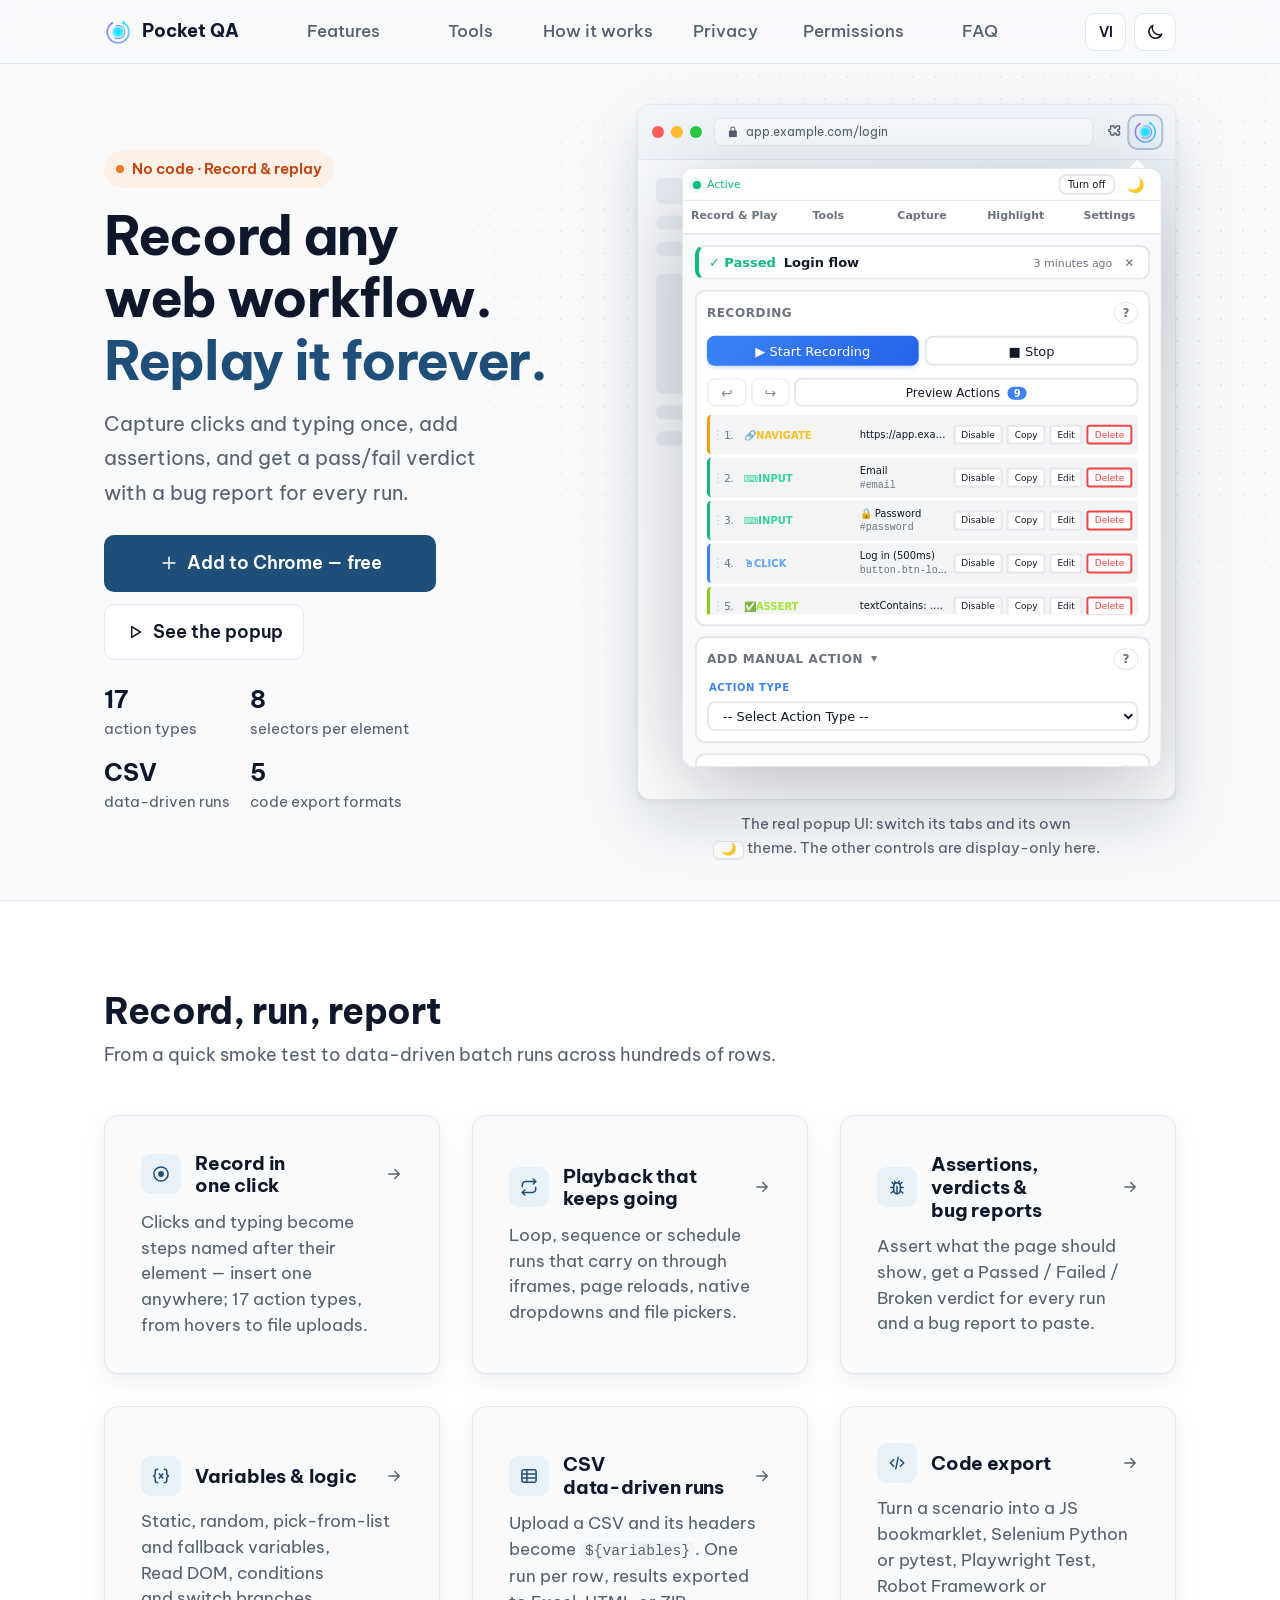
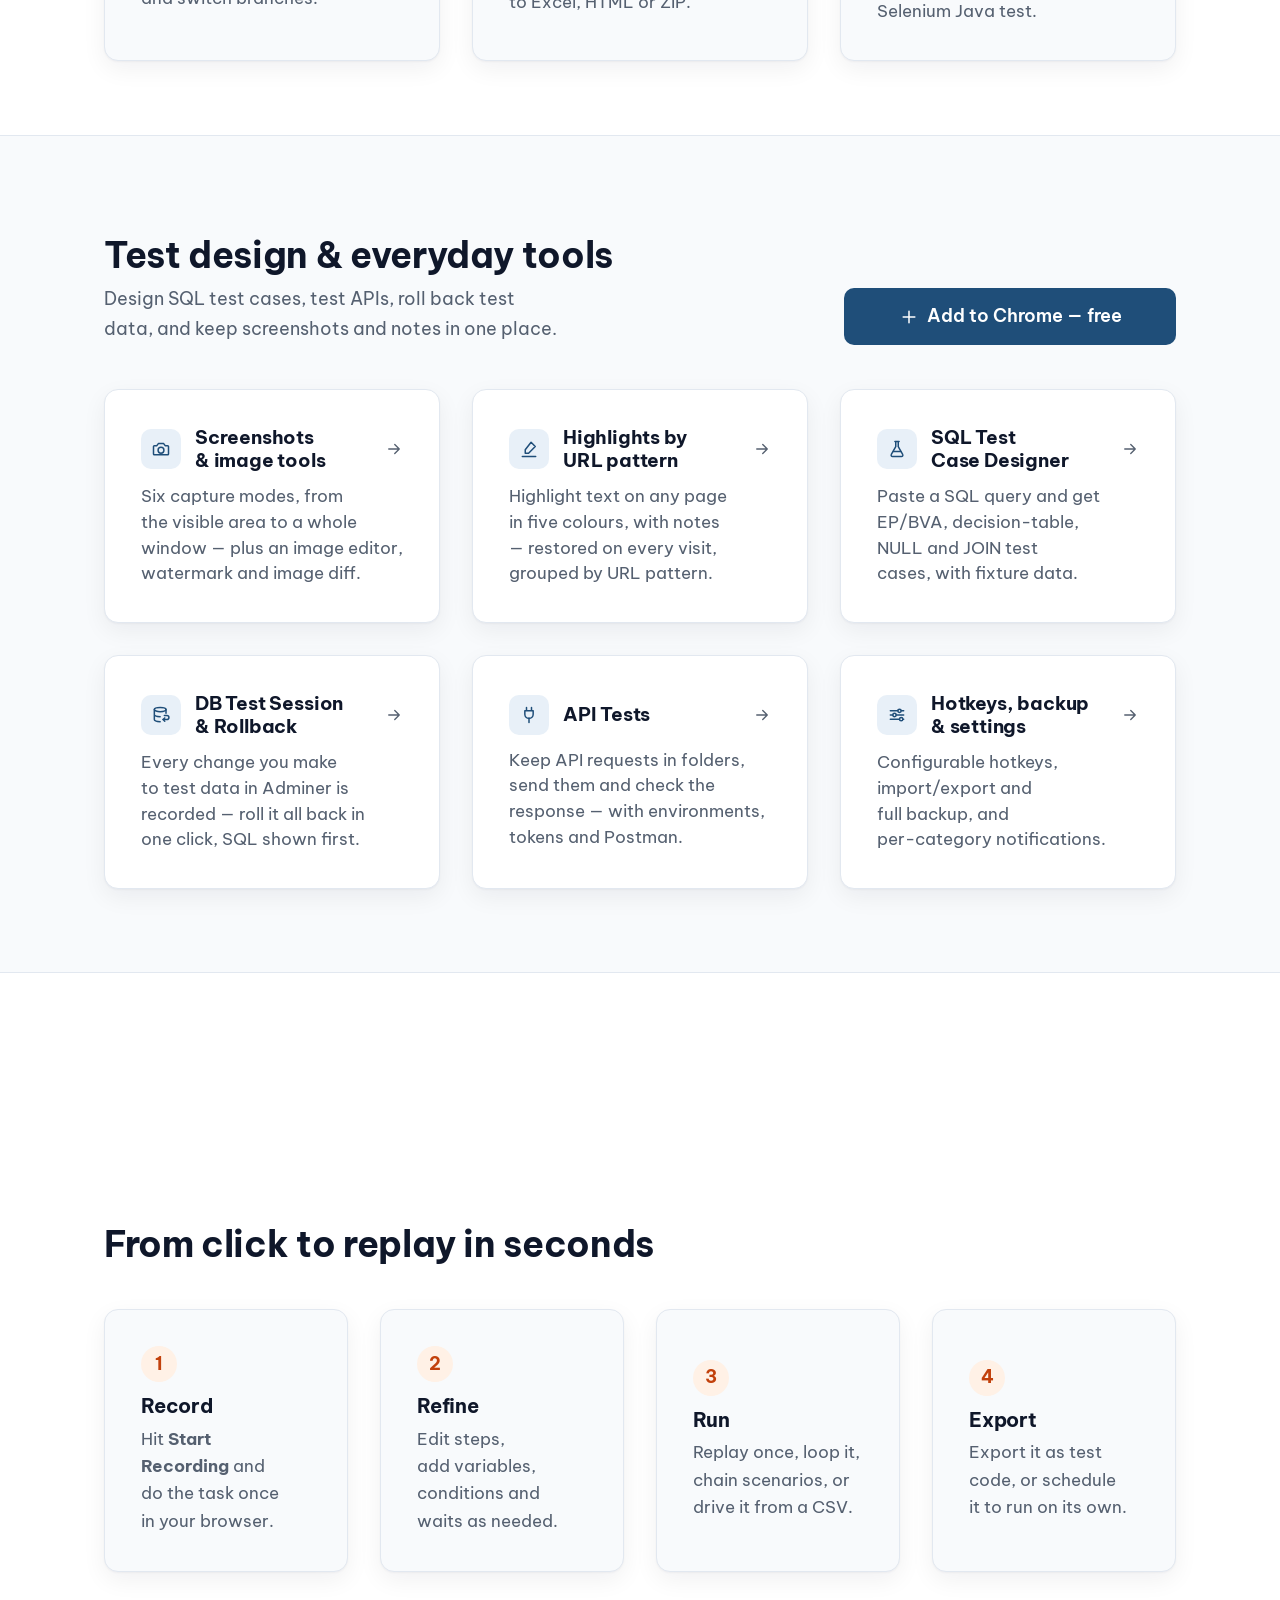
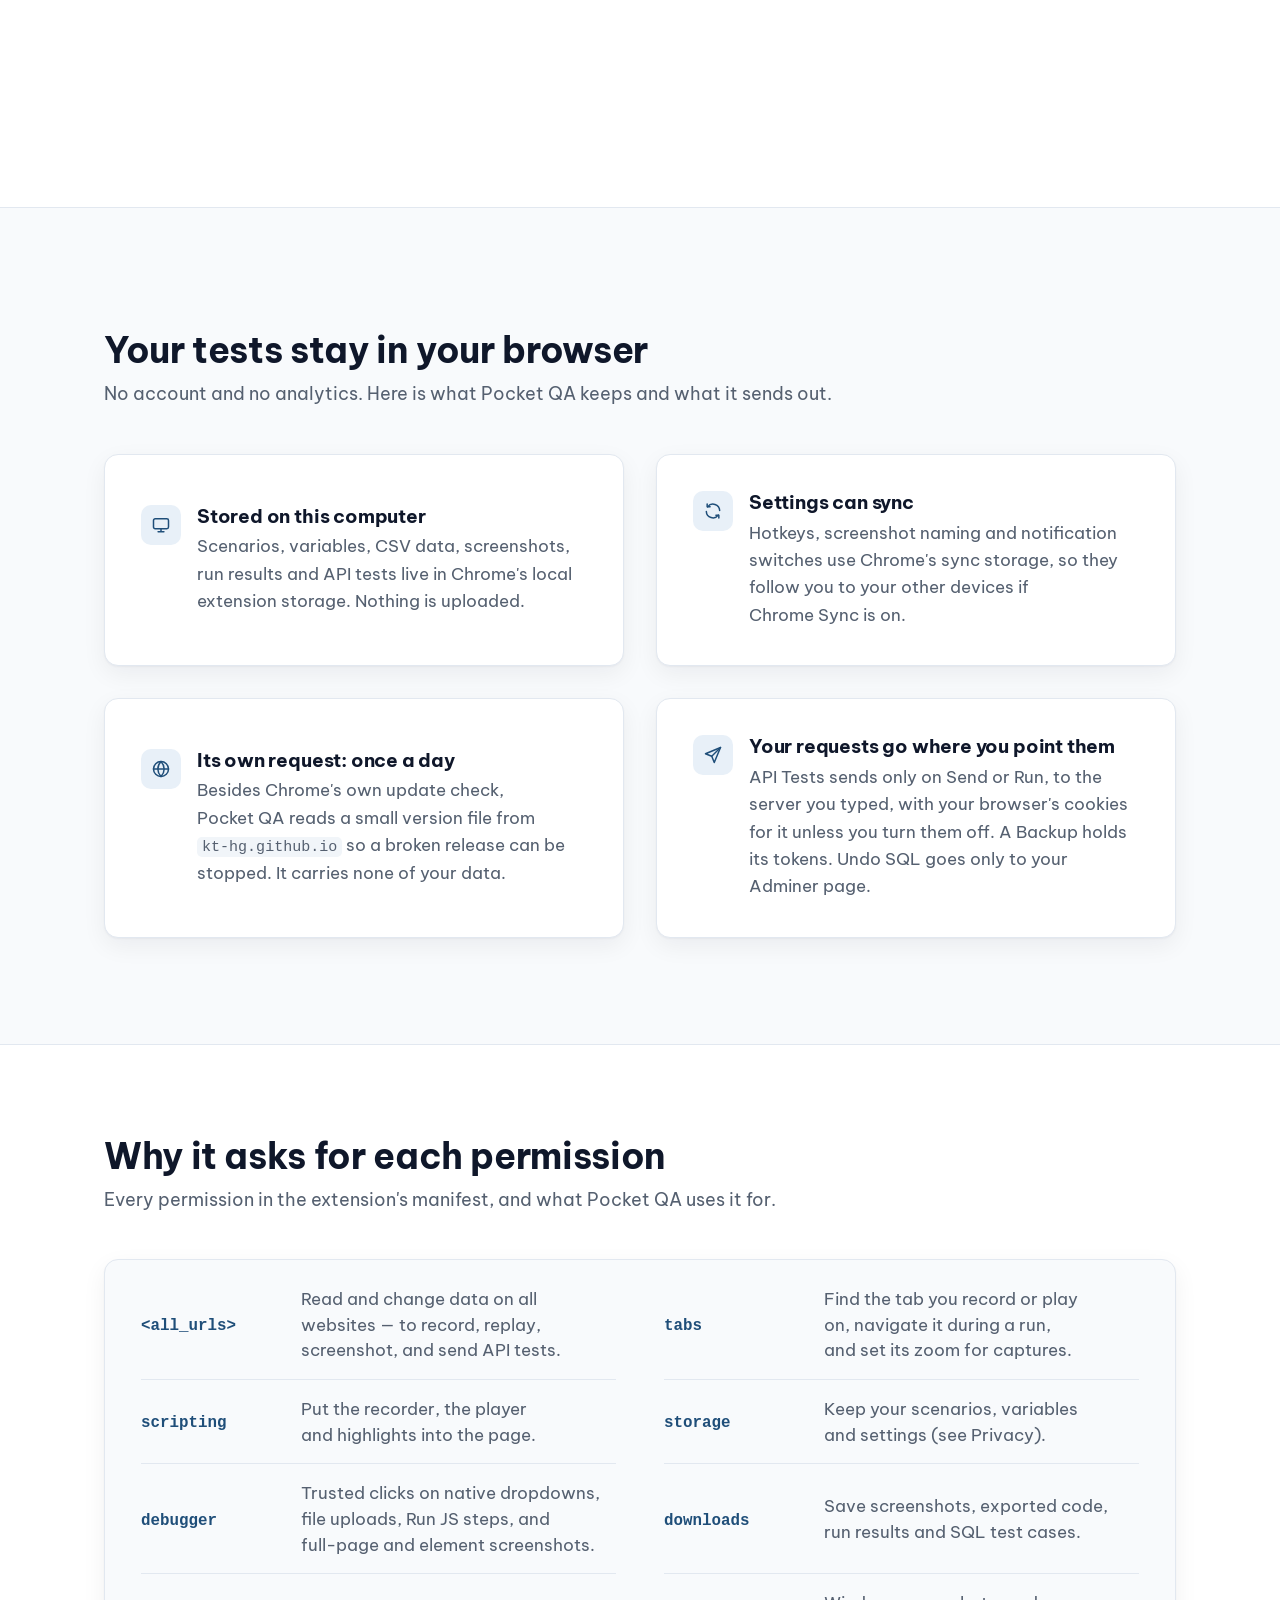
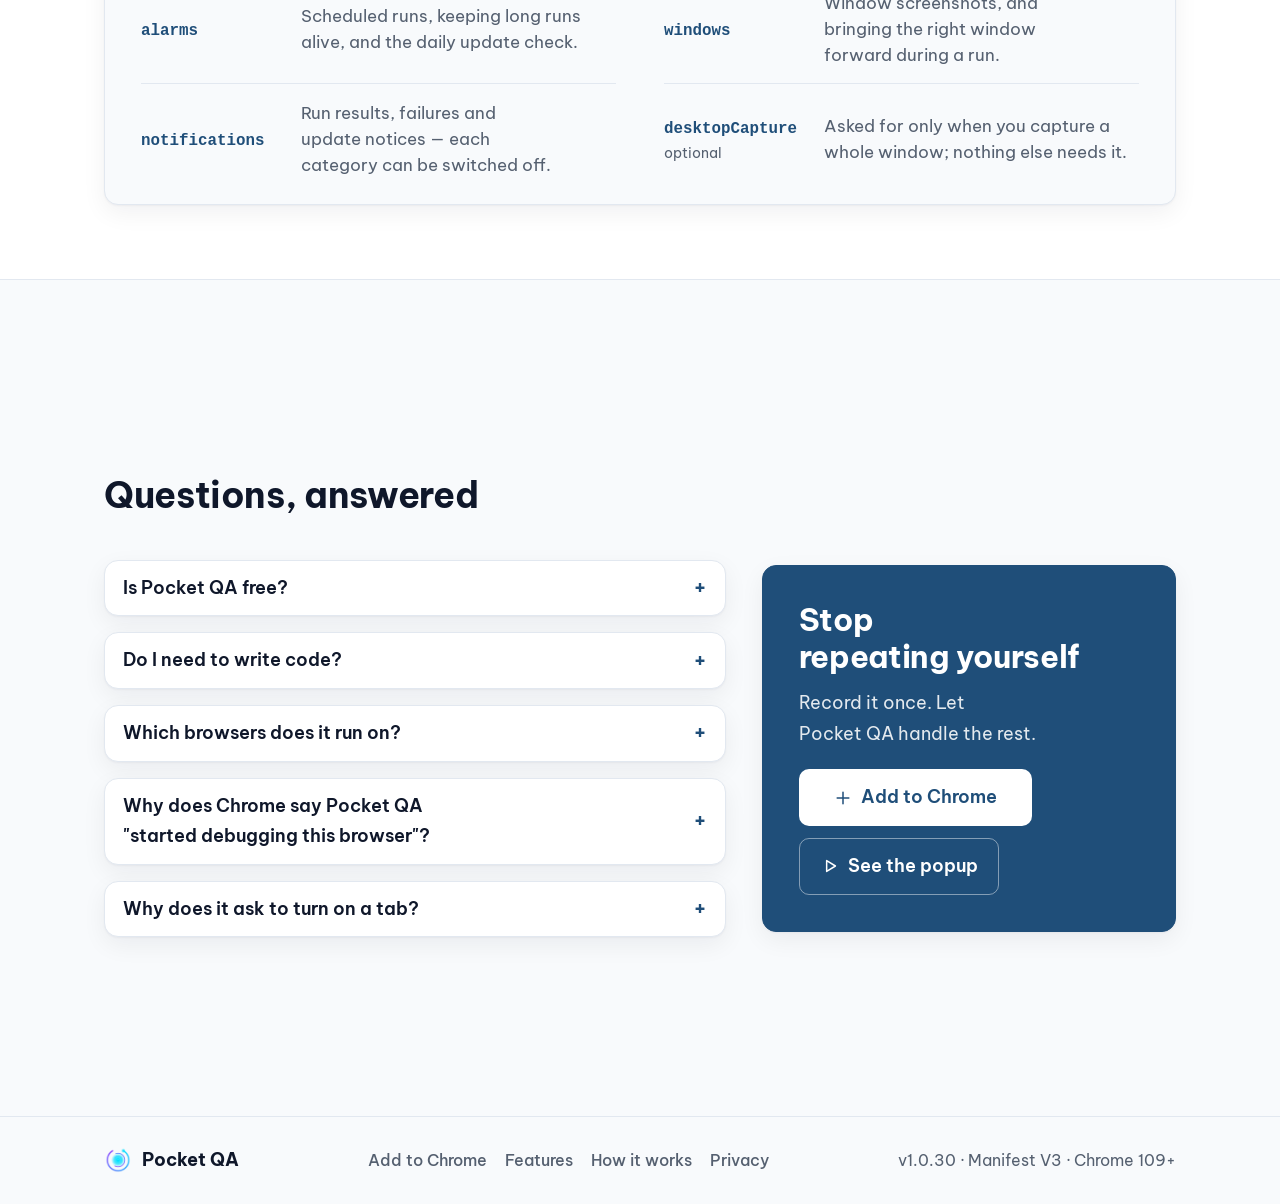
==== commit dcadef27: "feat: the Record page shows its demo video right under the hero A "Watch it in 2:23" section with on" ====
--- a/feature.html
+++ b/feature.html
@@ -40,7 +40,7 @@
     (window.syncTitle = () => { document.title = (d.lang === 'vi' && d.dataset.titleVi) || d.dataset.titleEn || en; })();
   })();
 </script>
-<link rel="stylesheet" href="site.css?v=97f0cf10">
+<link rel="stylesheet" href="site.css?v=fe6d6c59">
 </head>
 <body class="doc">
 <a class="skip" href="#main"><span lang="en">Skip to content</span><span lang="vi">Bỏ qua tới nội dung</span></a>
@@ -150,6 +150,18 @@
        lists that may shorten ([data-fit]) and adds a "Show the rest" button; site.js keeps a list's first items when the
        section would be taller than the screen and puts the rest behind that button. -->
 
+  <!-- ================= VIDEO: this feature's demo, one <video> per language (feature.js); removed for a feature
+       without one ================= -->
+  <section id="video">
+    <div class="container collapsible">
+      <div class="vbox" id="videoBox">
+        <div class="section-head reveal">
+          <h2 class="section-title" id="videoTitle"></h2>
+        </div>
+      </div>
+    </div>
+  </section>
+
   <!-- ================= OVERVIEW: six points, six cards ================= -->
   <section id="overview">
     <div class="container collapsible">
@@ -223,10 +235,10 @@
   </div>
 </footer>
 
-<script src="features-en.js?v=367fb3be"></script>
-<script src="features-vi.js?v=5f2ecb0a"></script>
-<script src="feature.js?v=c64c752d"></script>
-<script src="site.js?v=c0071d20"></script>
+<script src="features-en.js?v=d086df9c"></script>
+<script src="features-vi.js?v=d03b93b9"></script>
+<script src="feature.js?v=3e9ebf5a"></script>
+<script src="site.js?v=b8db1a08"></script>
 <script src="store-version.js?v=f9330233"></script>
 </body>
 </html>
--- a/site.css
+++ b/site.css
@@ -530,6 +530,11 @@
 .shot img { display: block; width: auto; max-width: 100%; height: auto; max-height: calc(100svh - var(--header-h) - var(--fpill-zone) - 260px); border-radius: 10px; }
 .shot figcaption { margin-top: 10px; font-size: .84rem; color: var(--muted); text-align: center; }
 
+/* The demo video under the hero: 16:9 from the start (nothing jumps when it loads), its title above it, both only as
+   wide as lets the section fit one screen — 170px covers the title and the section's padding */
+.vbox { width: min(100%, calc((100svh - var(--header-h) - var(--fpill-zone) - 170px) * 16 / 9)); margin-inline: auto; }
+.vbox video { display: block; width: 100%; height: auto; aspect-ratio: 16 / 9; border-radius: var(--radius); background: #000; box-shadow: var(--shadow); }
+
 /* More features: ten compact cards (icon | title, two to a row) beside the closing CTA, like the index's FAQ */
 .more-grid { display: grid; gap: calc(20px + var(--sy) / 3); }
 @media (min-width: 1024px) { .more-grid { grid-template-columns: minmax(0, 3fr) minmax(0, 2fr); } }
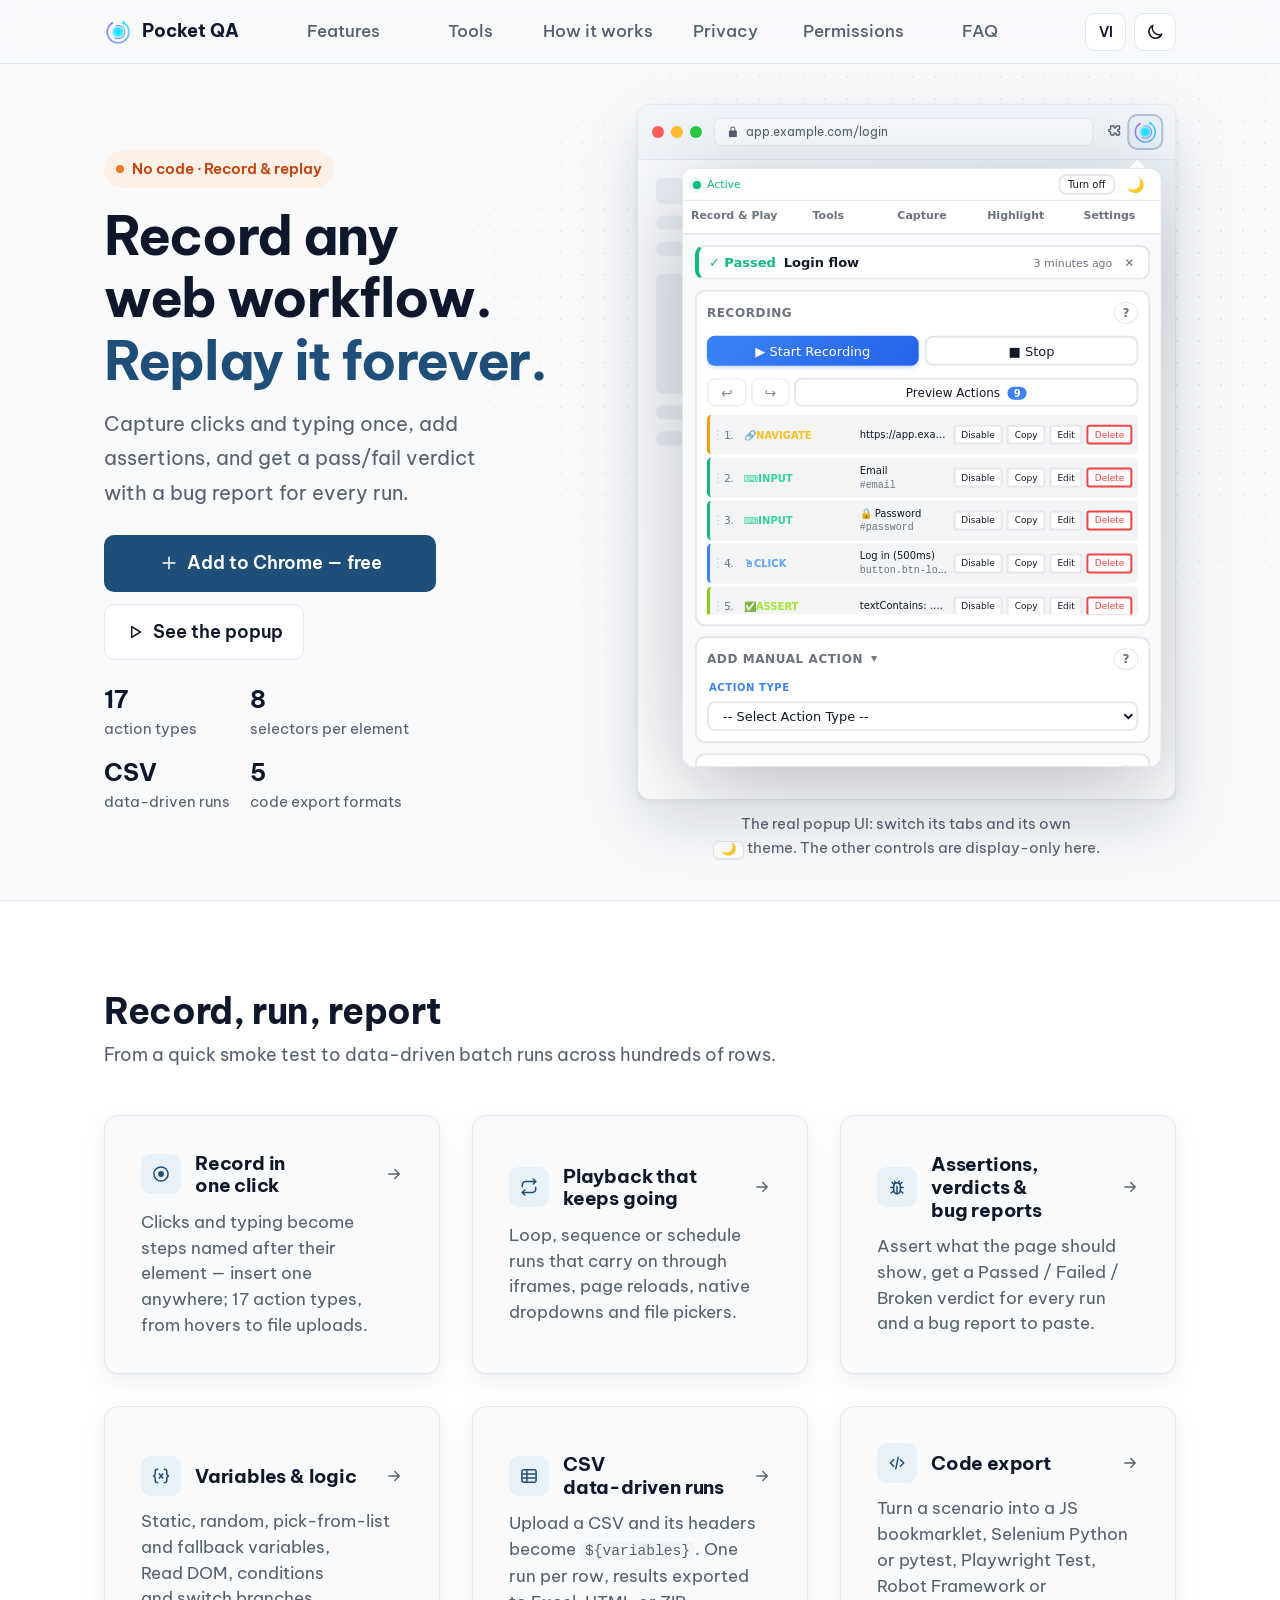
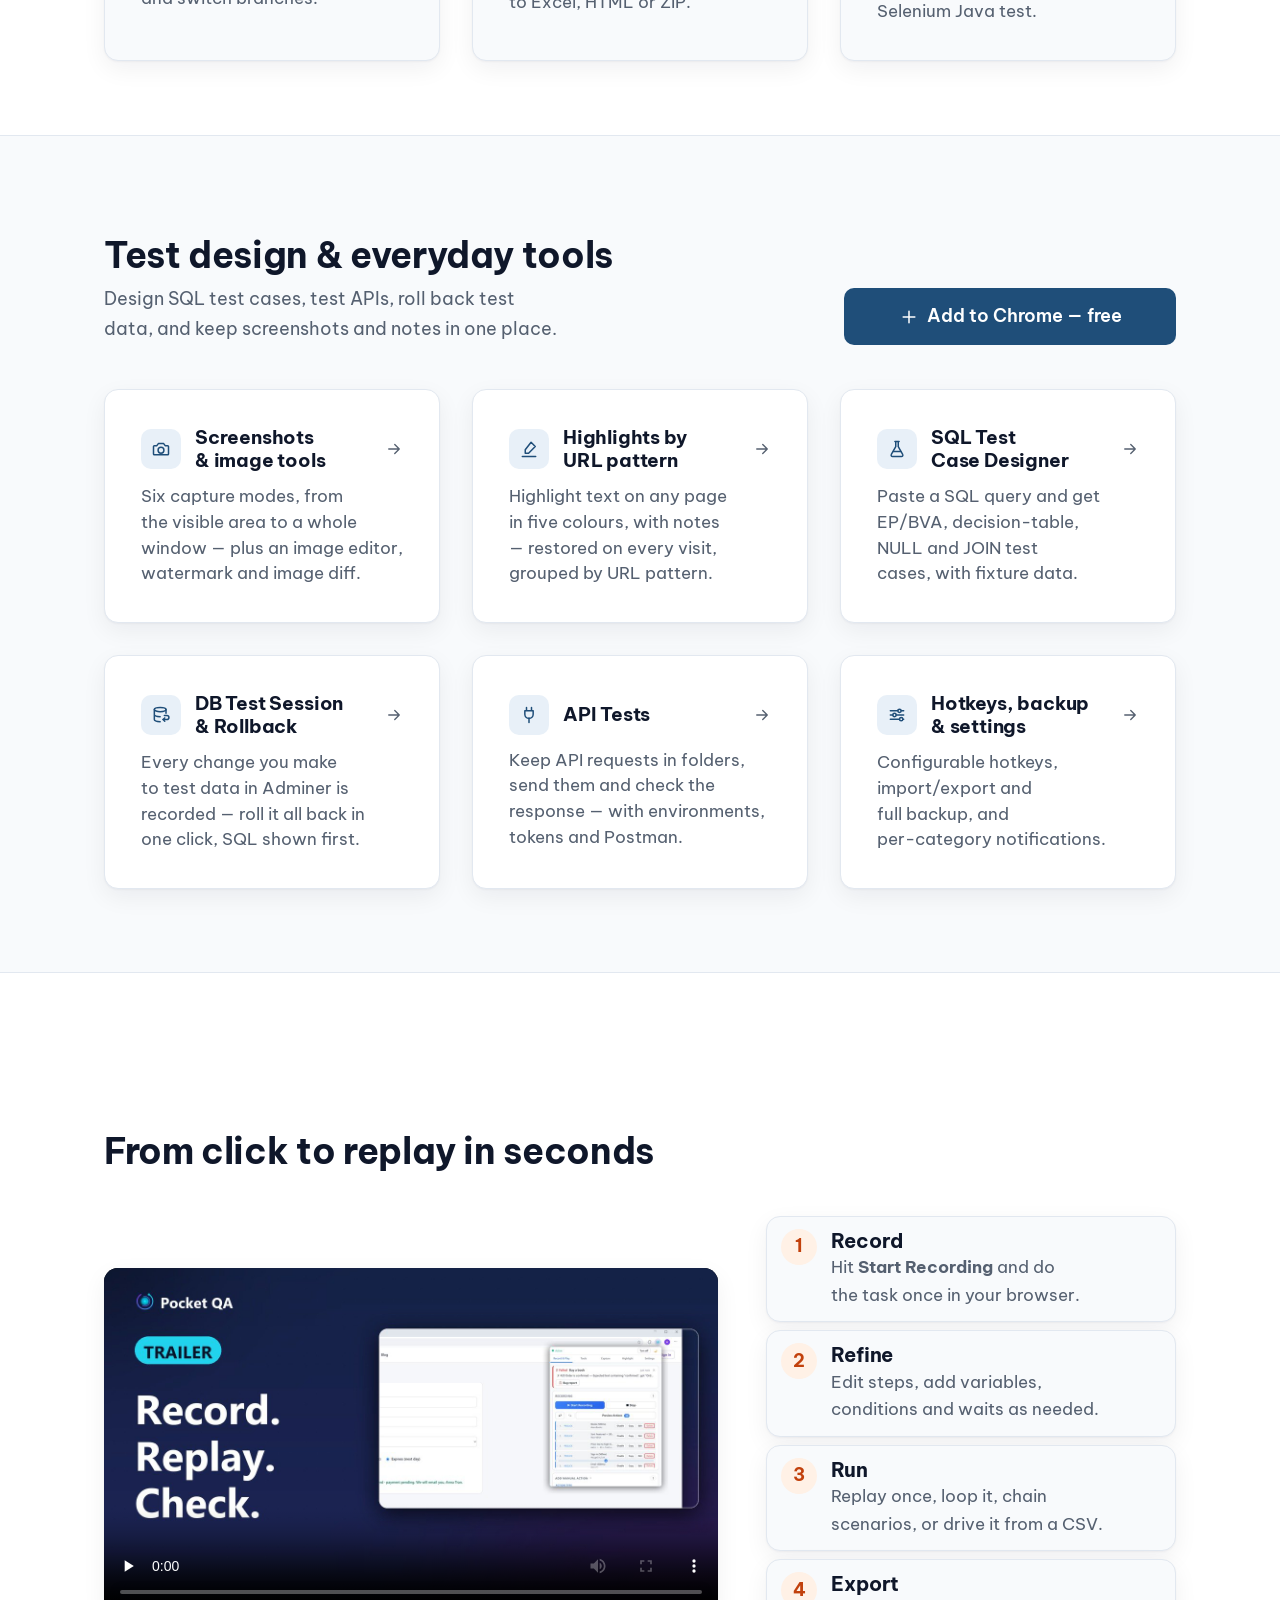
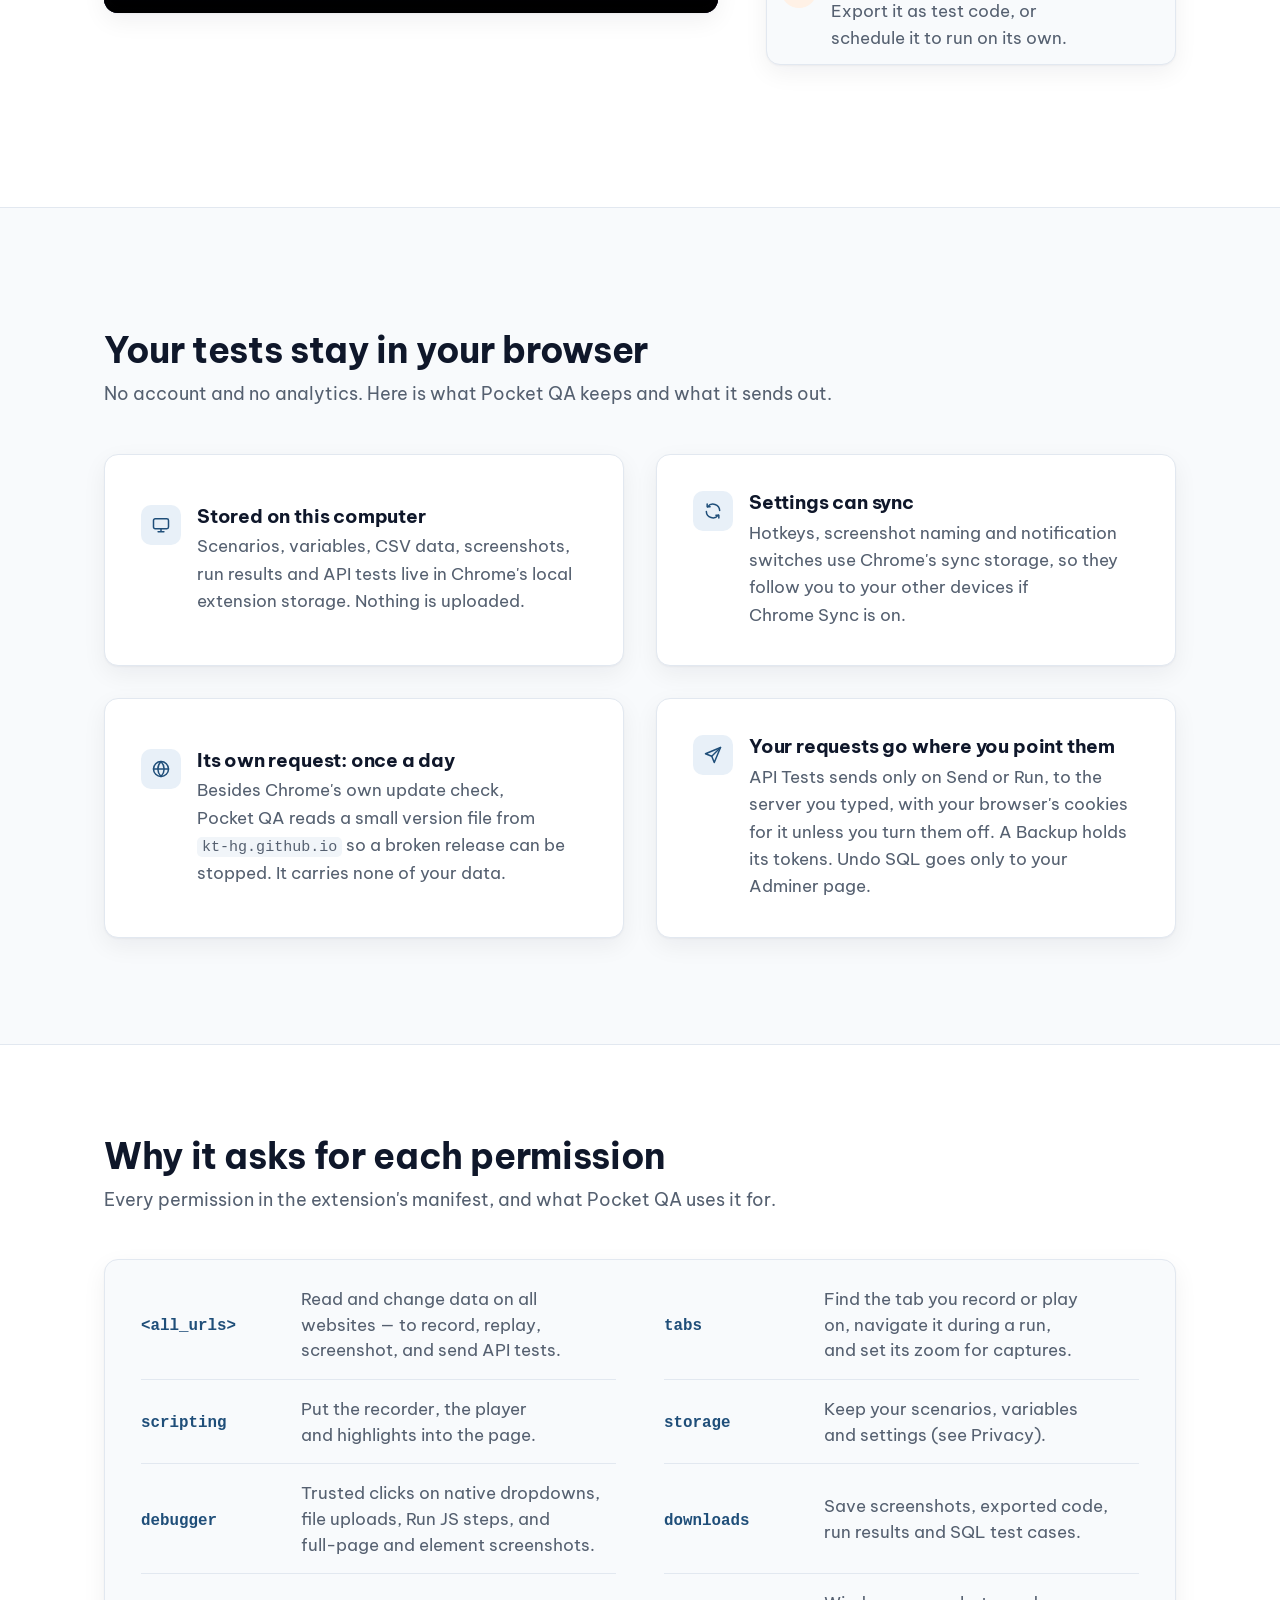
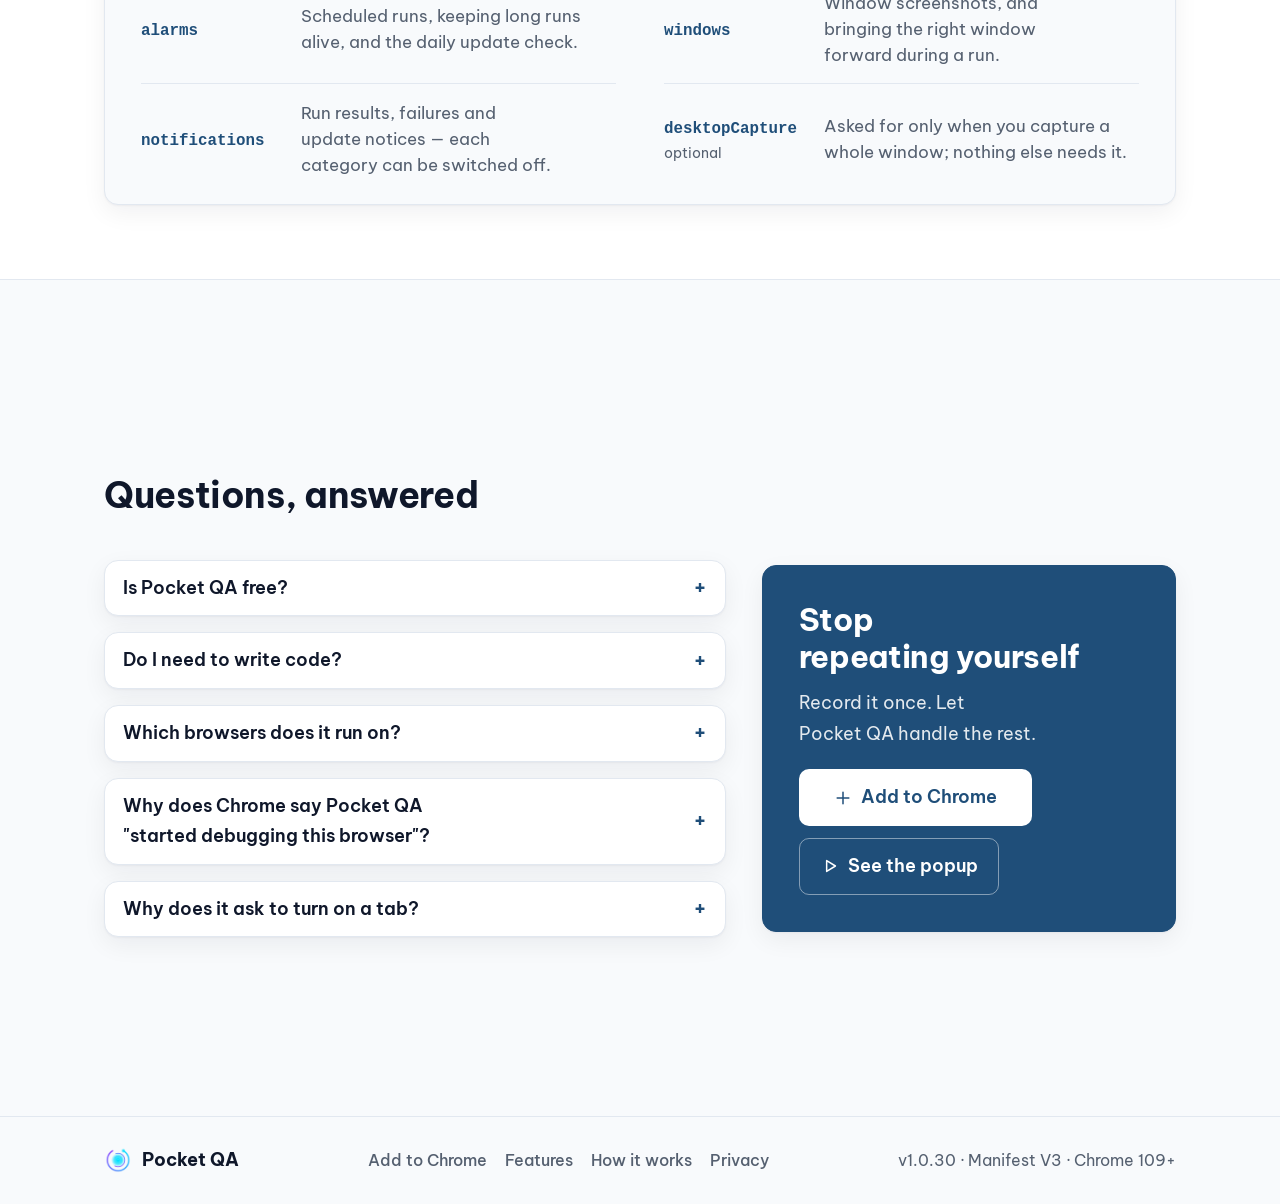
==== commit 441b236d: "feat: the home page plays the 40-second trailer in How it works The trailer sits left of the four st" ====
--- a/feature.html
+++ b/feature.html
@@ -40,7 +40,7 @@
     (window.syncTitle = () => { document.title = (d.lang === 'vi' && d.dataset.titleVi) || d.dataset.titleEn || en; })();
   })();
 </script>
-<link rel="stylesheet" href="site.css?v=fe6d6c59">
+<link rel="stylesheet" href="site.css?v=2896e3ef">
 </head>
 <body class="doc">
 <a class="skip" href="#main"><span lang="en">Skip to content</span><span lang="vi">Bỏ qua tới nội dung</span></a>
@@ -235,9 +235,9 @@
   </div>
 </footer>
 
-<script src="features-en.js?v=d086df9c"></script>
-<script src="features-vi.js?v=d03b93b9"></script>
-<script src="feature.js?v=3e9ebf5a"></script>
+<script src="features-en.js?v=ce05ebbd"></script>
+<script src="features-vi.js?v=087991a6"></script>
+<script src="feature.js?v=e72723ce"></script>
 <script src="site.js?v=b8db1a08"></script>
 <script src="store-version.js?v=f9330233"></script>
 </body>
--- a/site.css
+++ b/site.css
@@ -330,6 +330,25 @@
   .step { display: grid; grid-template-columns: auto minmax(0, 1fr); align-content: center; gap: 2px 14px; padding: 12px 14px; }
   .step-num { grid-row: span 2; }
   .step h3 { margin: 0; }
+}
+/* The index's How it works: the trailer above the steps, beside them from 1024px. Its steps are rows at every width
+   (number beside the text), so the video keeps most of the screen; --vbox-rest is the height the rest of the
+   section takes, the video only as wide as lets it all fit one screen */
+#how .steps { gap: 8px; }
+#how .step { display: grid; grid-template-columns: auto minmax(0, 1fr); align-content: center; gap: 2px 14px; padding: 12px 14px; }
+#how .step-num { grid-row: span 2; }
+#how .step h3 { margin: 0; }
+#how .vbox { --vbox-rest: 360px; margin-bottom: calc(16px + var(--sy) / 3); }
+@media (max-width: 767px) {   /* text behind "Read more": two steps a row, the number beside the title alone, centred on it
+                                  (and room for "Tinh chỉnh" on one line in half a 343px phone) */
+  .js #how .collapsible:not(.expanded) .steps { grid-template-columns: repeat(2, minmax(0, 1fr)); }
+  .js #how .collapsible:not(.expanded) .step { align-items: center; padding-inline: 12px; column-gap: 10px; }
+  .js #how .collapsible:not(.expanded) .step-num { grid-row: auto; }
+}
+@media (min-width: 1024px) {
+  .how-grid { display: grid; grid-template-columns: minmax(0, 3fr) minmax(0, 2fr); gap: calc(24px + var(--sy) / 2); align-items: center; }
+  #how .steps { grid-template-columns: minmax(0, 1fr); }
+  #how .vbox { --vbox-rest: 170px; margin-bottom: 0; }
 }
 
 /* ---------- Privacy ---------- */
@@ -530,9 +549,13 @@
 .shot img { display: block; width: auto; max-width: 100%; height: auto; max-height: calc(100svh - var(--header-h) - var(--fpill-zone) - 260px); border-radius: 10px; }
 .shot figcaption { margin-top: 10px; font-size: .84rem; color: var(--muted); text-align: center; }
 
-/* The demo video under the hero: 16:9 from the start (nothing jumps when it loads), its title above it, both only as
-   wide as lets the section fit one screen — 170px covers the title and the section's padding */
-.vbox { width: min(100%, calc((100svh - var(--header-h) - var(--fpill-zone) - 170px) * 16 / 9)); margin-inline: auto; }
+/* A demo video (feature pages: under the hero, its title above it): 16:9 from the start (nothing jumps when it loads),
+   only as wide as lets the section fit one screen. --vbox-rest is the height the rest of the section takes — on a
+   feature page 170px covers the title and the section's padding, plus the pill's zone; the index sets its own */
+.vbox {
+  --vbox-rest: calc(var(--fpill-zone, 0px) + 170px);
+  width: min(100%, calc((100svh - var(--header-h) - var(--vbox-rest)) * 16 / 9)); margin-inline: auto;
+}
 .vbox video { display: block; width: 100%; height: auto; aspect-ratio: 16 / 9; border-radius: var(--radius); background: #000; box-shadow: var(--shadow); }
 
 /* More features: ten compact cards (icon | title, two to a row) beside the closing CTA, like the index's FAQ */
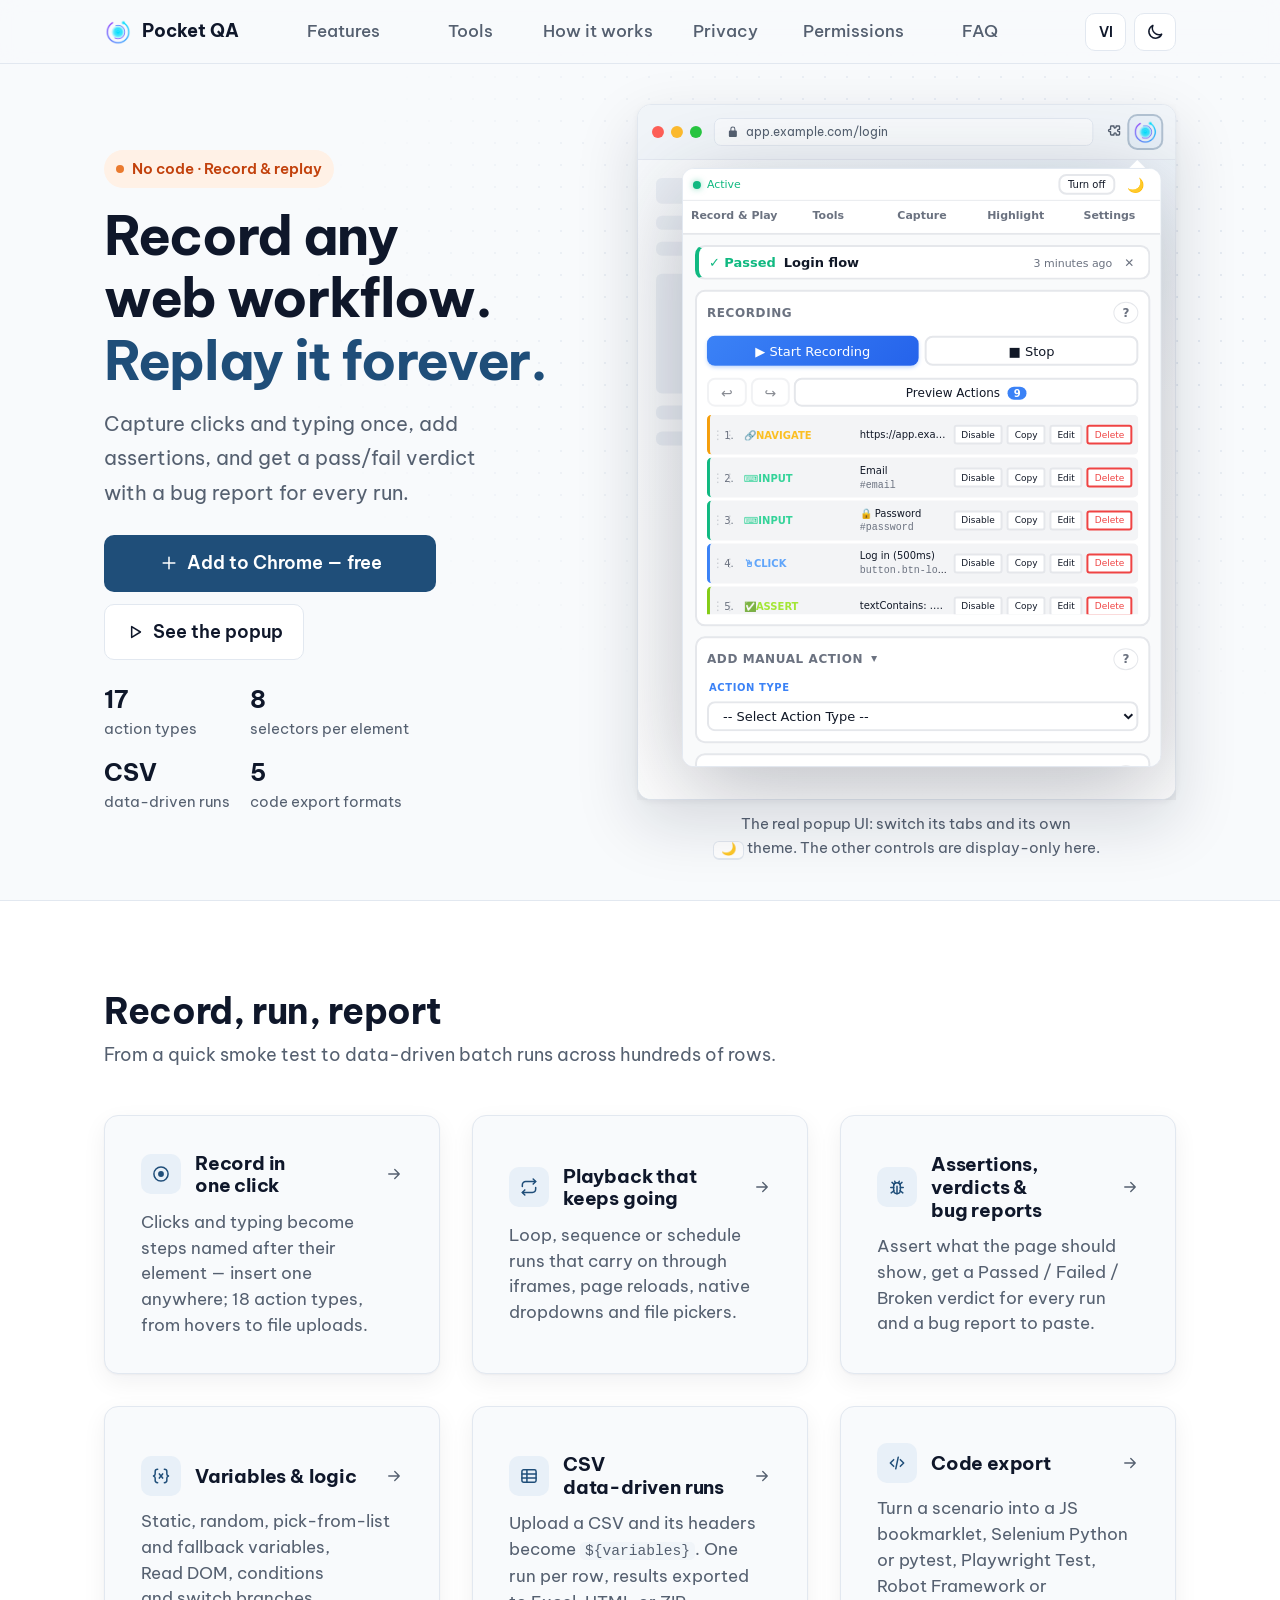
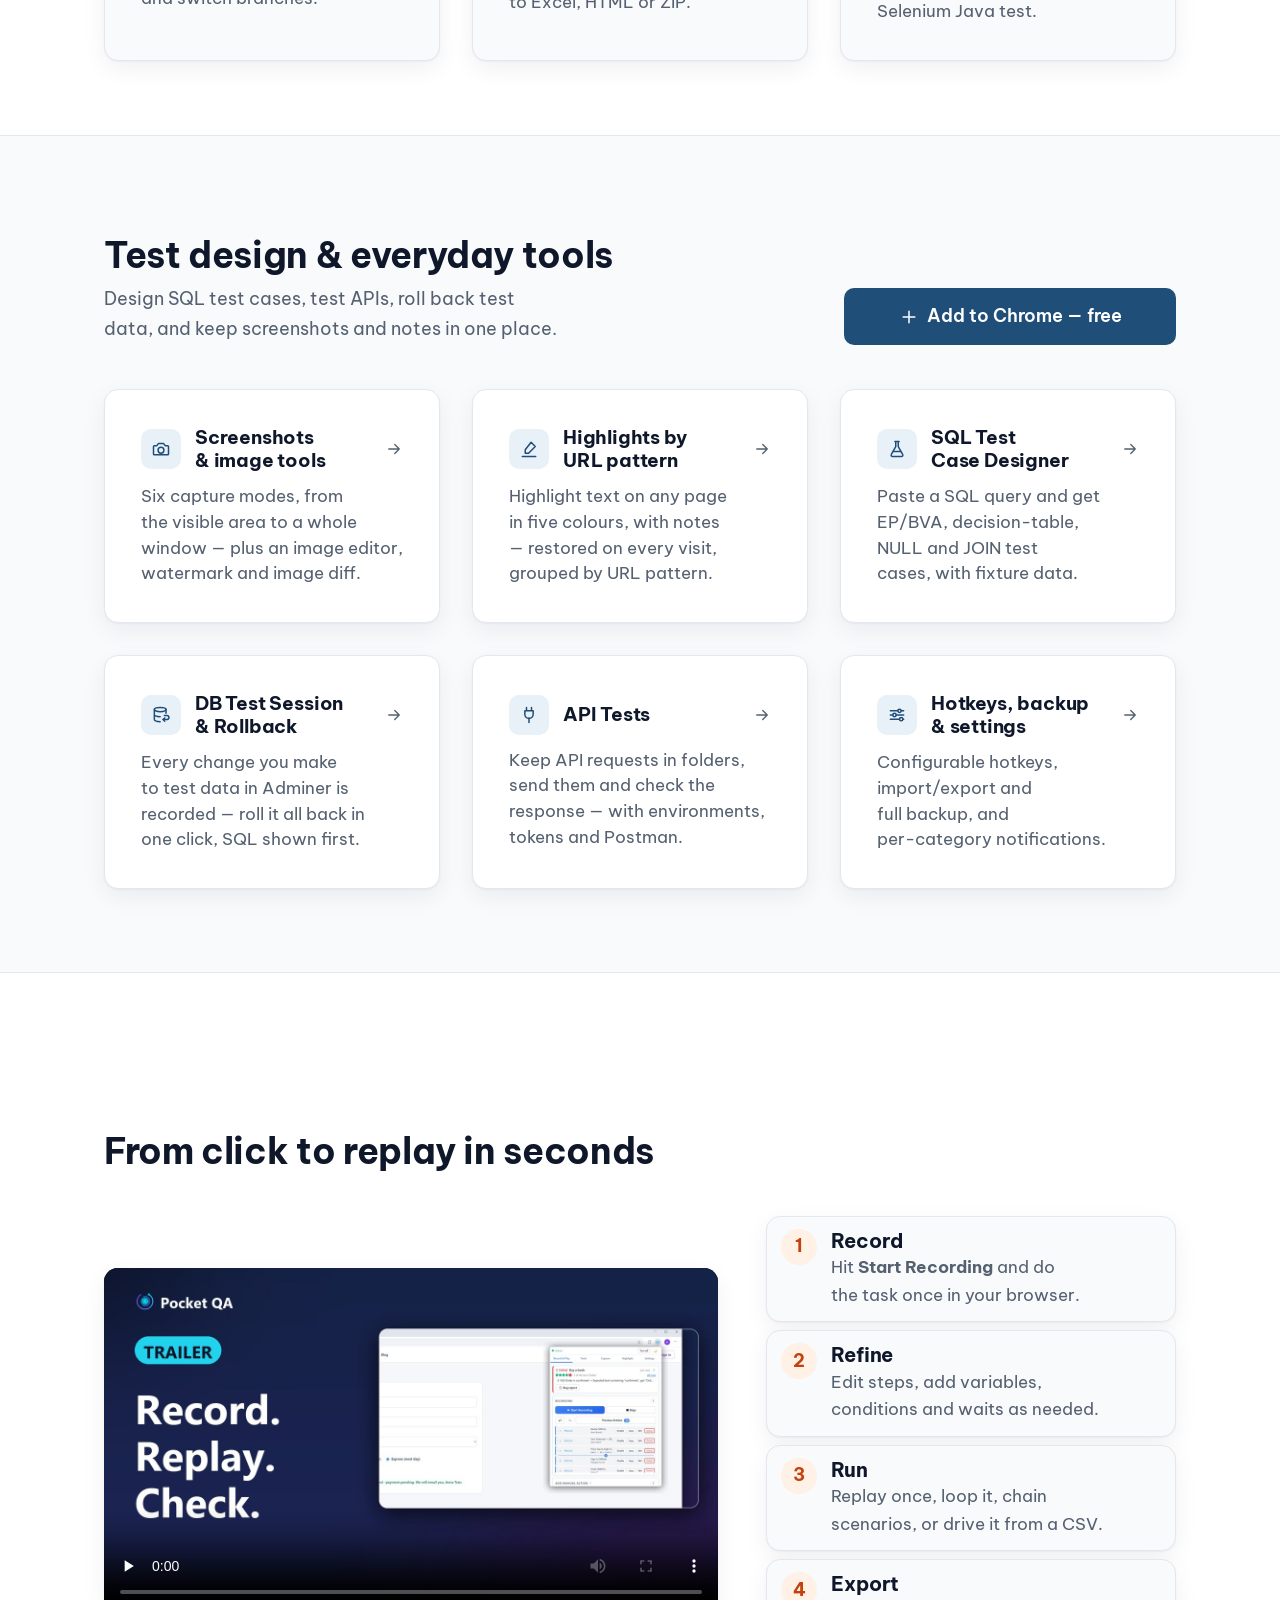
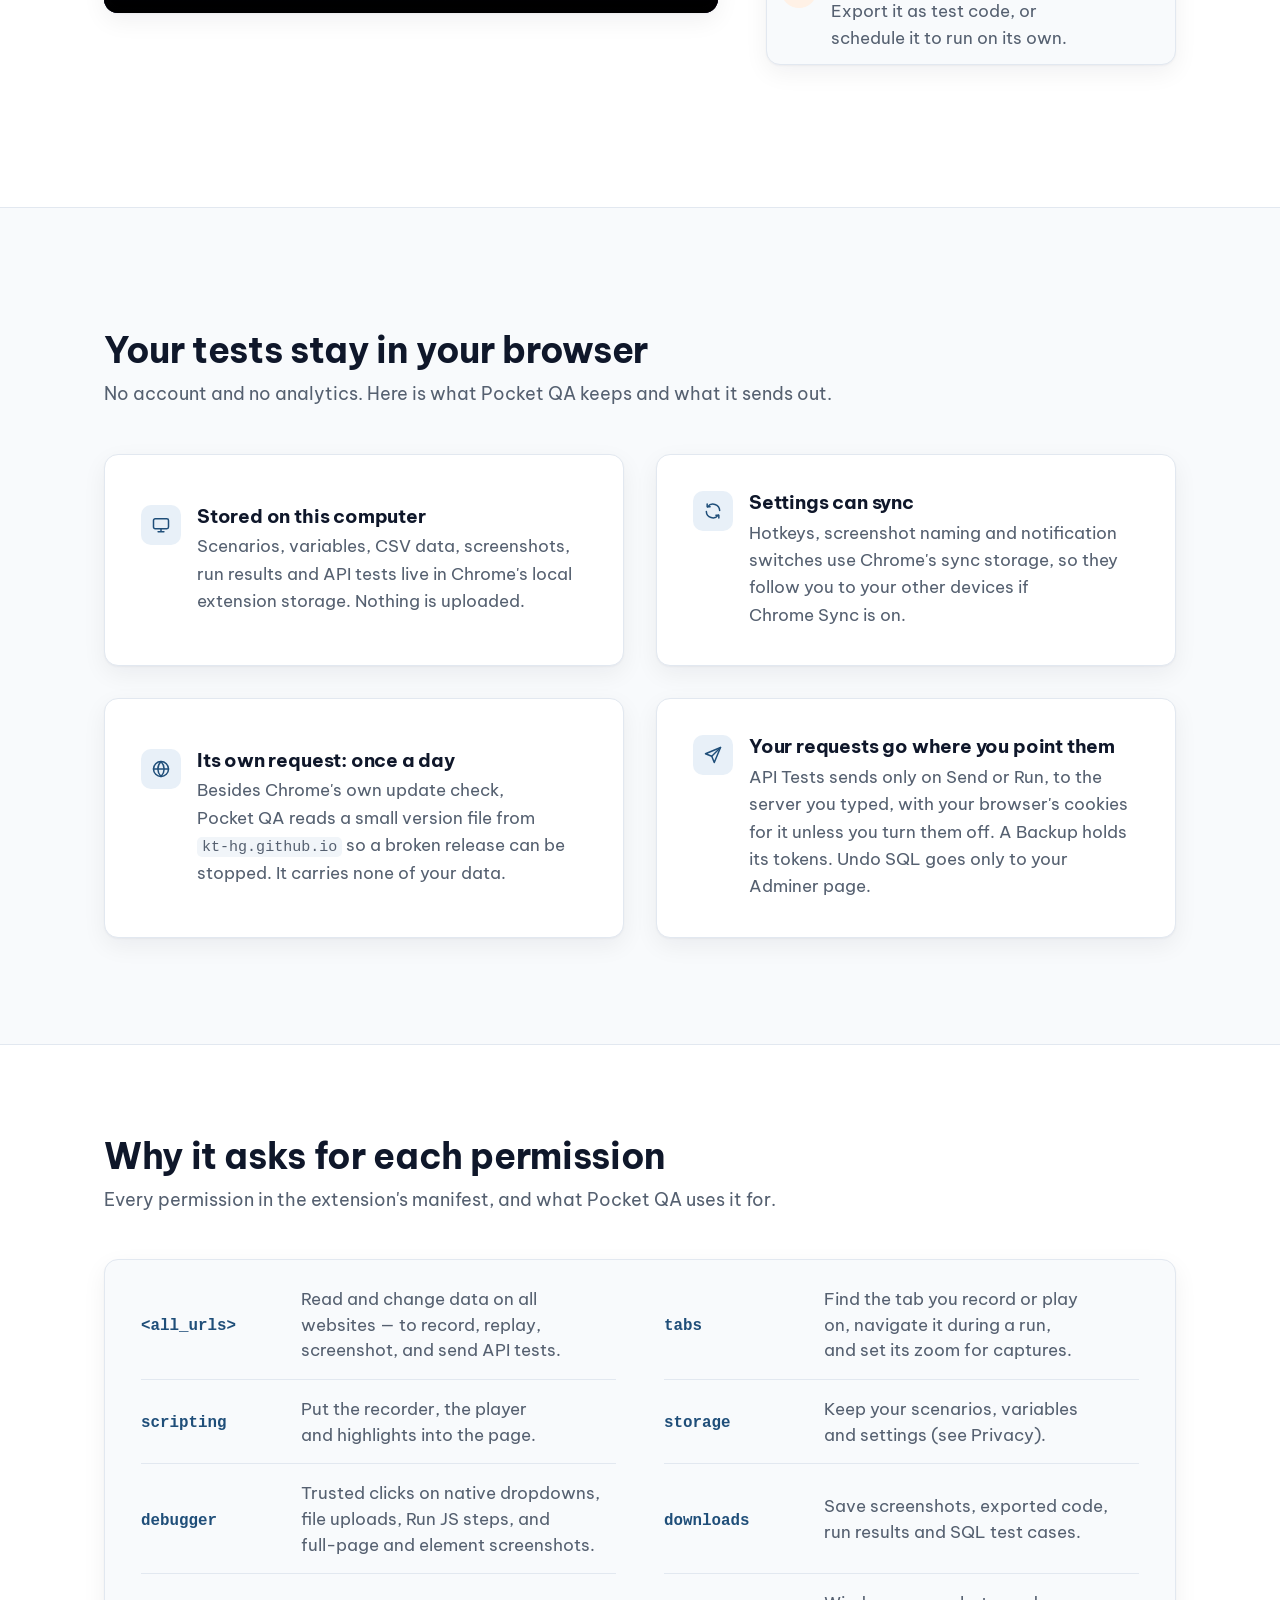
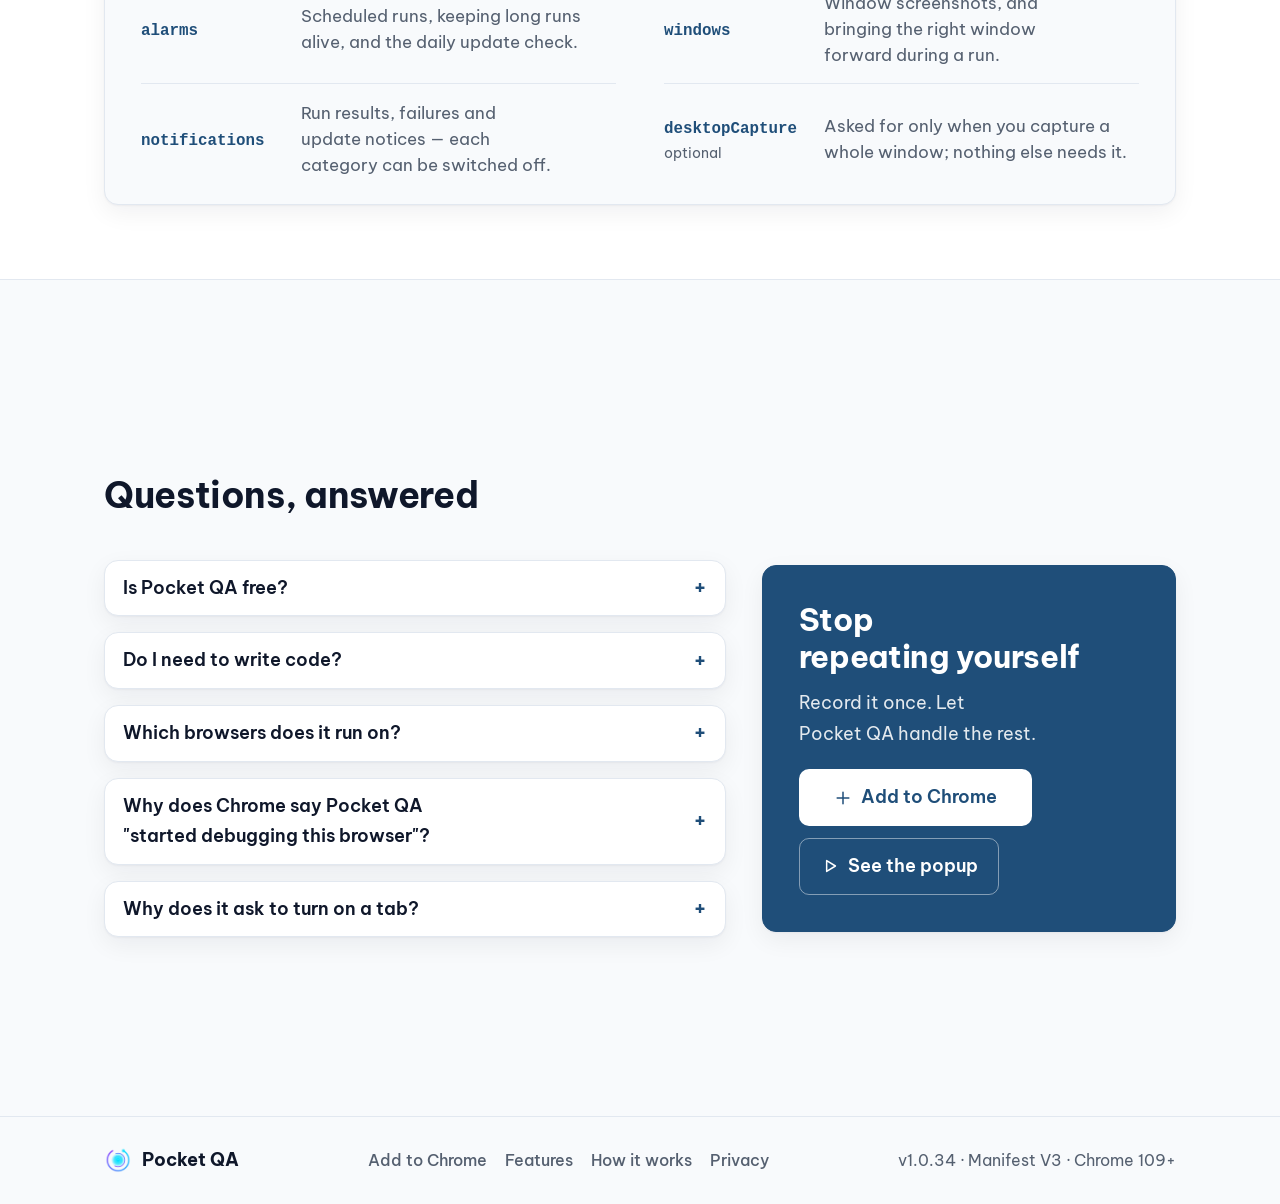
==== commit 0fc74182: "feat: the feature pages show 1.0.34 — new shots, sections and videos - Every screenshot re-taken fro" ====
--- a/feature.html
+++ b/feature.html
@@ -231,12 +231,12 @@
       <a href="index.html#how"><span lang="en">How it works</span><span lang="vi">Cách dùng</span></a>
       <a href="index.html#privacy"><span lang="en">Privacy</span><span lang="vi">Riêng tư</span></a>
     </nav>
-    <span>v<span id="extVersion">1.0.30</span> · Manifest&nbsp;V3 · Chrome&nbsp;109+</span>
+    <span>v<span id="extVersion">1.0.34</span> · Manifest&nbsp;V3 · Chrome&nbsp;109+</span>
   </div>
 </footer>
 
-<script src="features-en.js?v=ce05ebbd"></script>
-<script src="features-vi.js?v=087991a6"></script>
+<script src="features-en.js?v=3be6fe04"></script>
+<script src="features-vi.js?v=2bbe7683"></script>
 <script src="feature.js?v=e72723ce"></script>
 <script src="site.js?v=b8db1a08"></script>
 <script src="store-version.js?v=f9330233"></script>
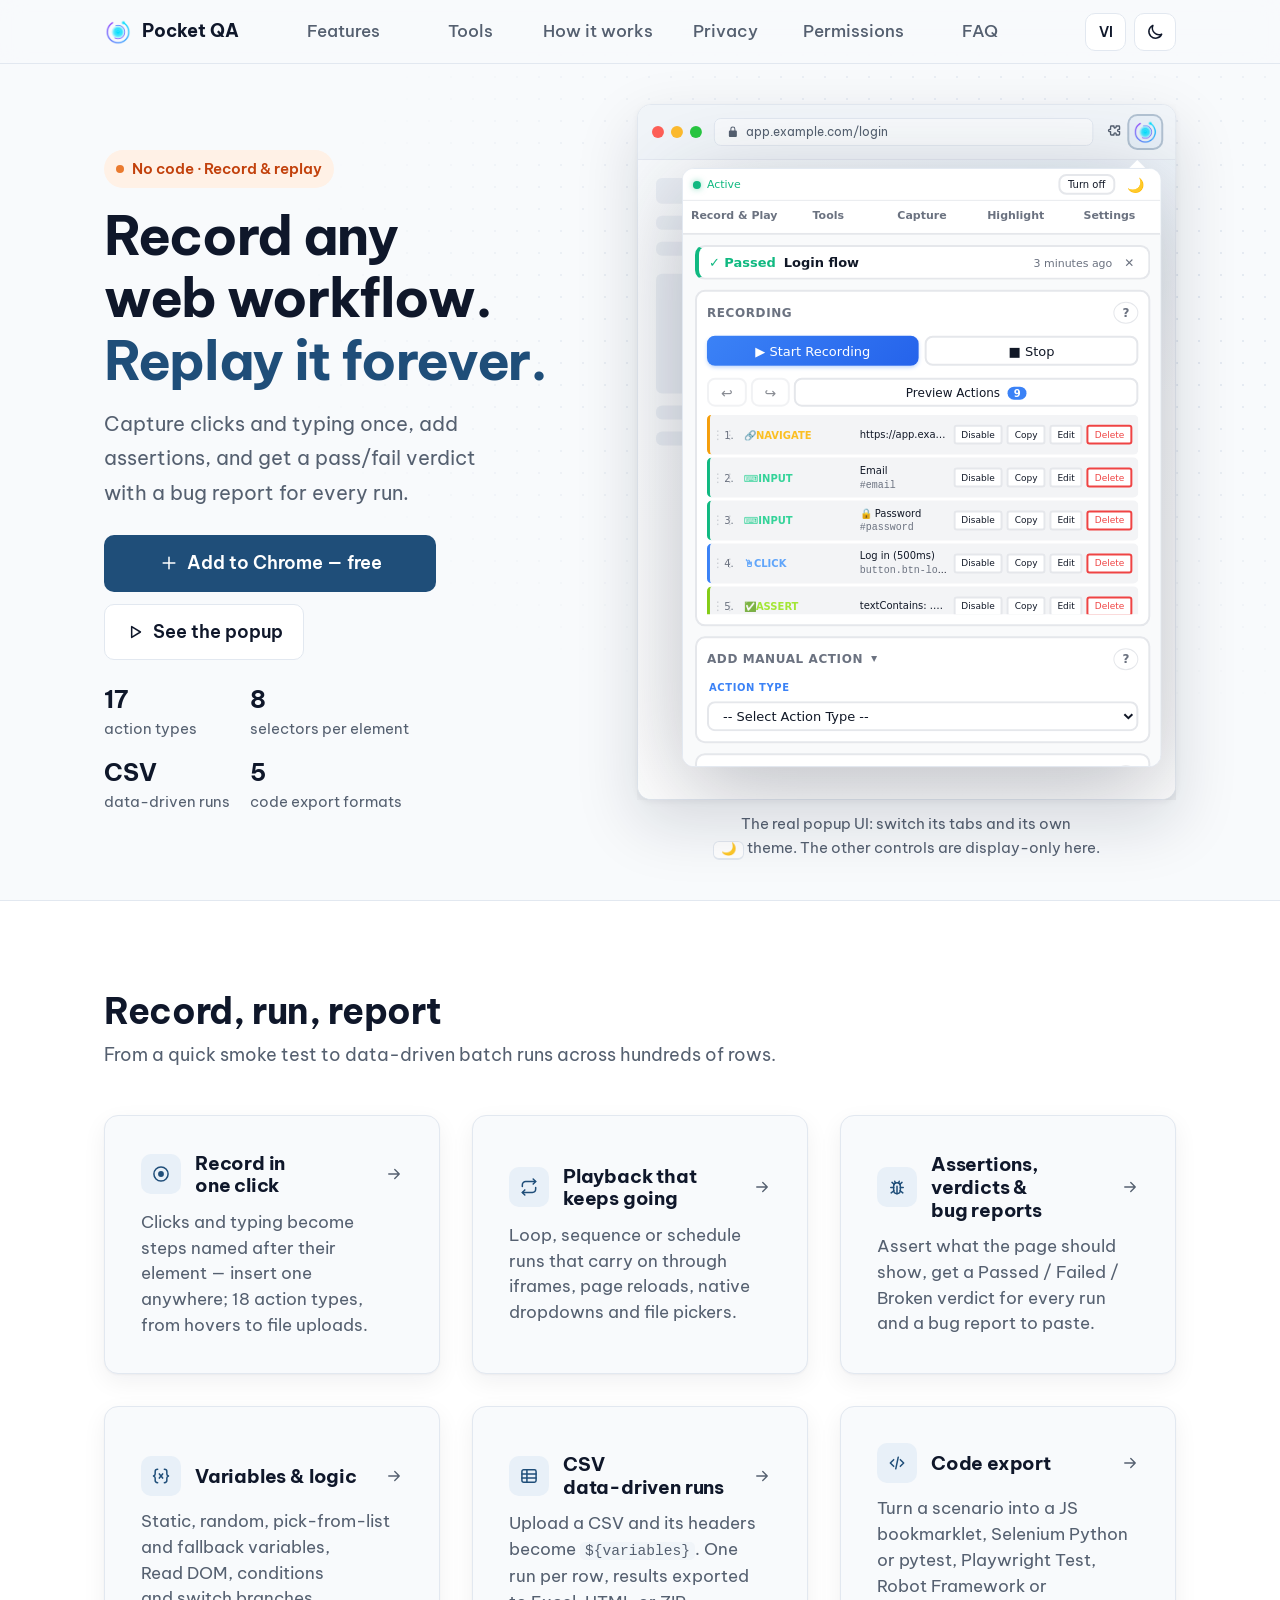
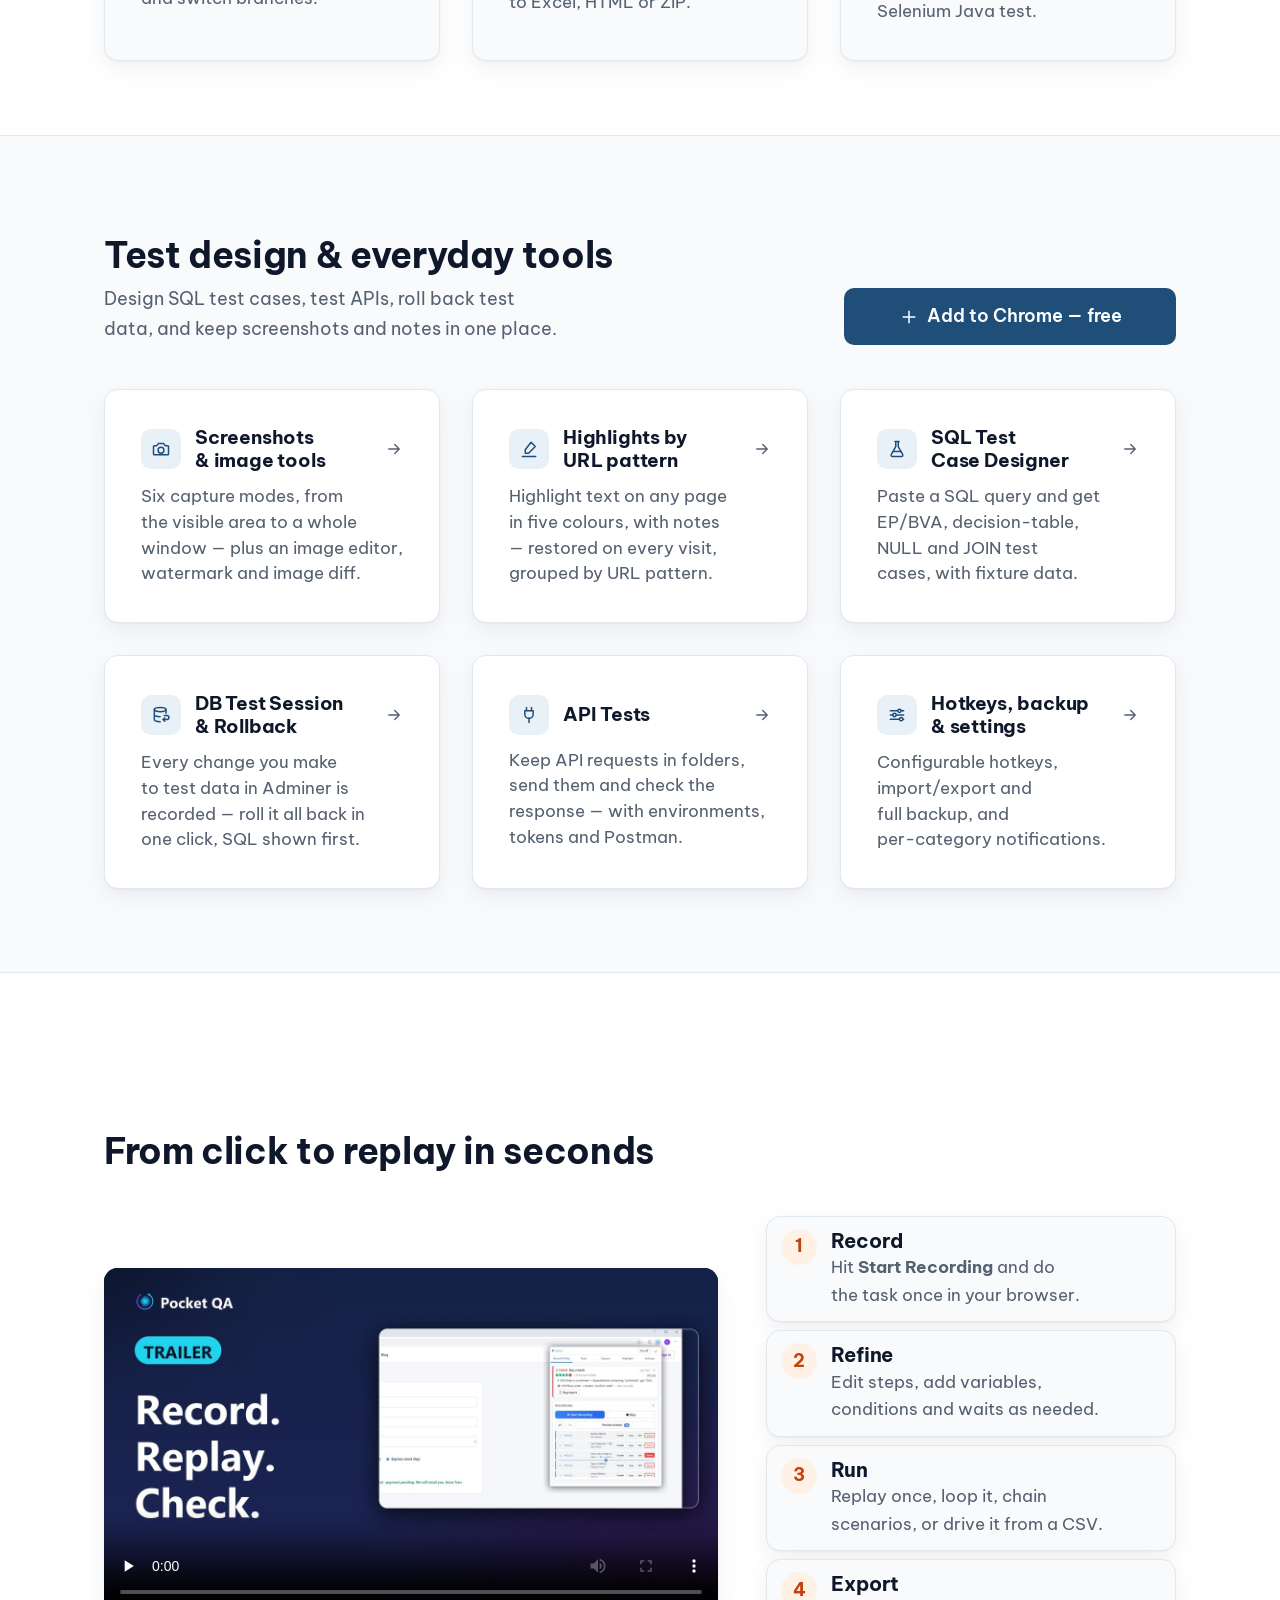
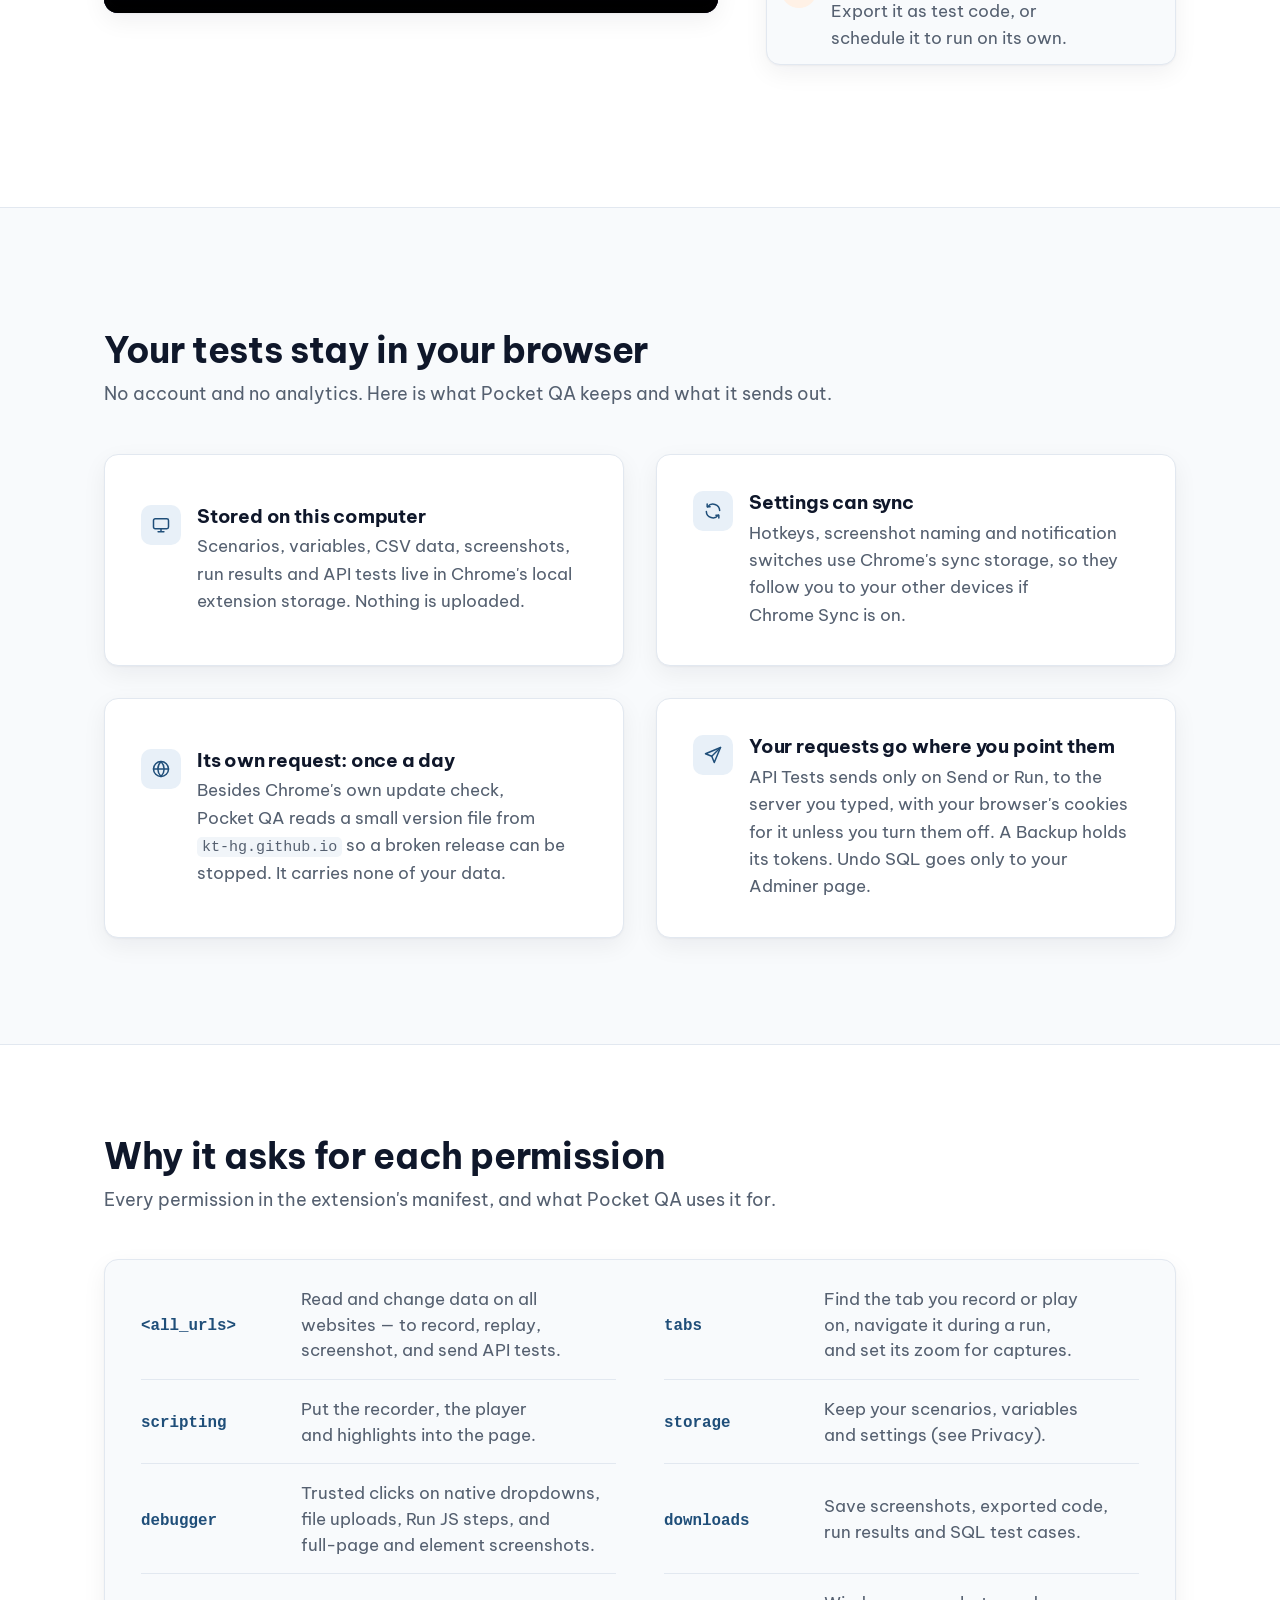
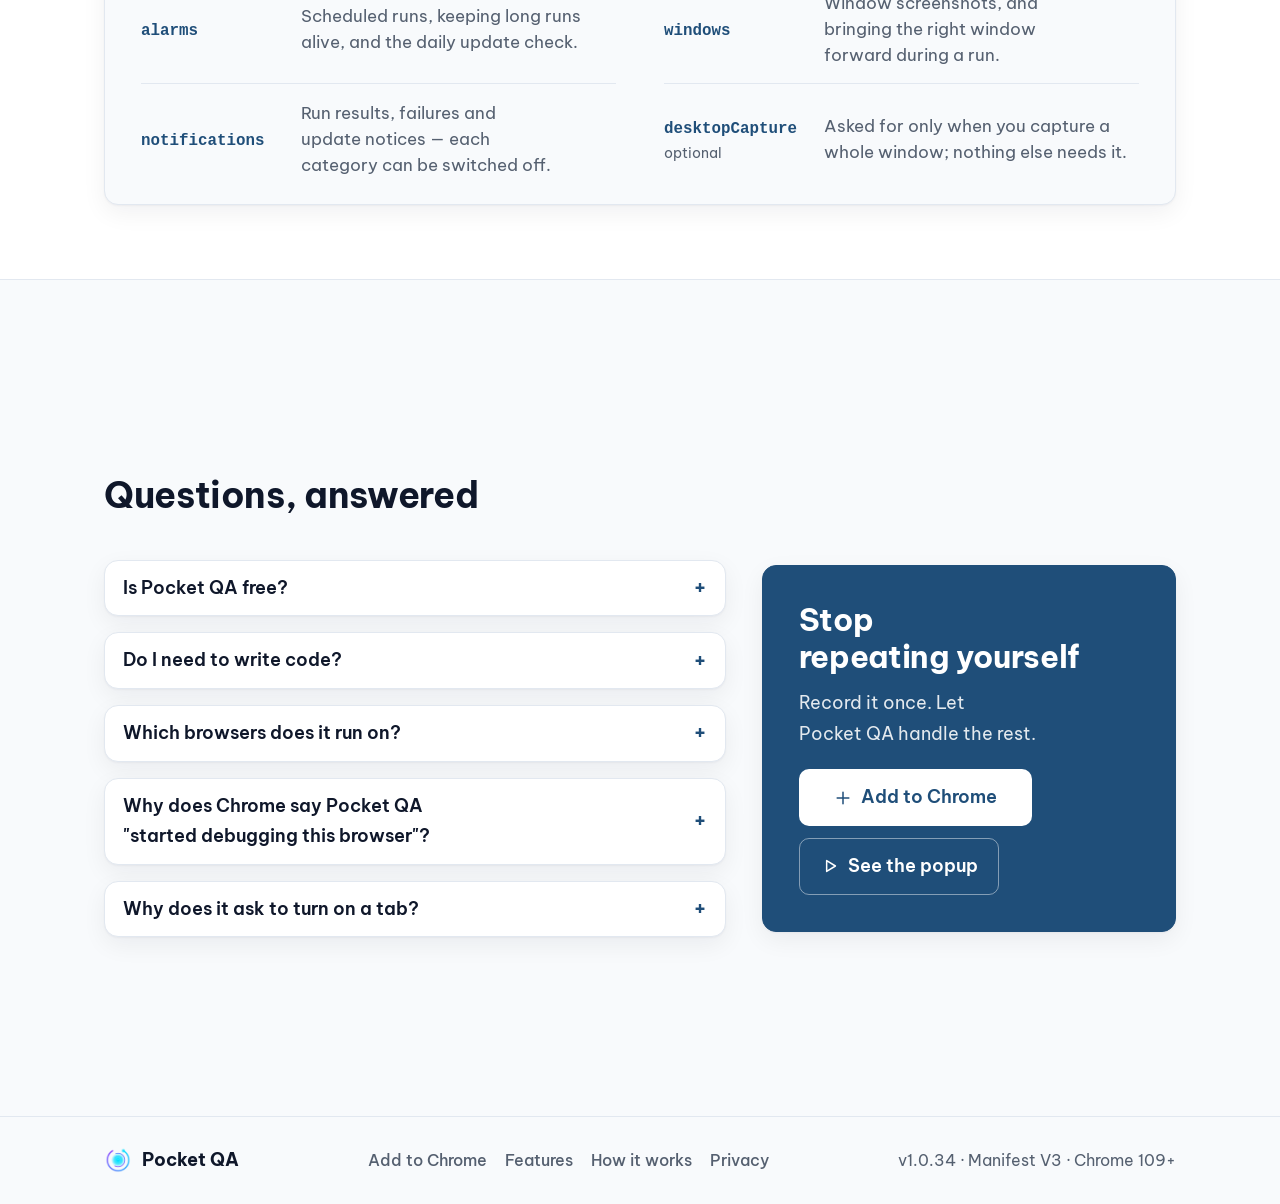
==== commit 7db3efd7: "chore: every demo video re-filmed with 1.0.34 All twelve parts and the trailer, same names: the Reco" ====
--- a/feature.html
+++ b/feature.html
@@ -235,7 +235,7 @@
   </div>
 </footer>
 
-<script src="features-en.js?v=3be6fe04"></script>
+<script src="features-en.js?v=c076da08"></script>
 <script src="features-vi.js?v=2bbe7683"></script>
 <script src="feature.js?v=e72723ce"></script>
 <script src="site.js?v=b8db1a08"></script>
